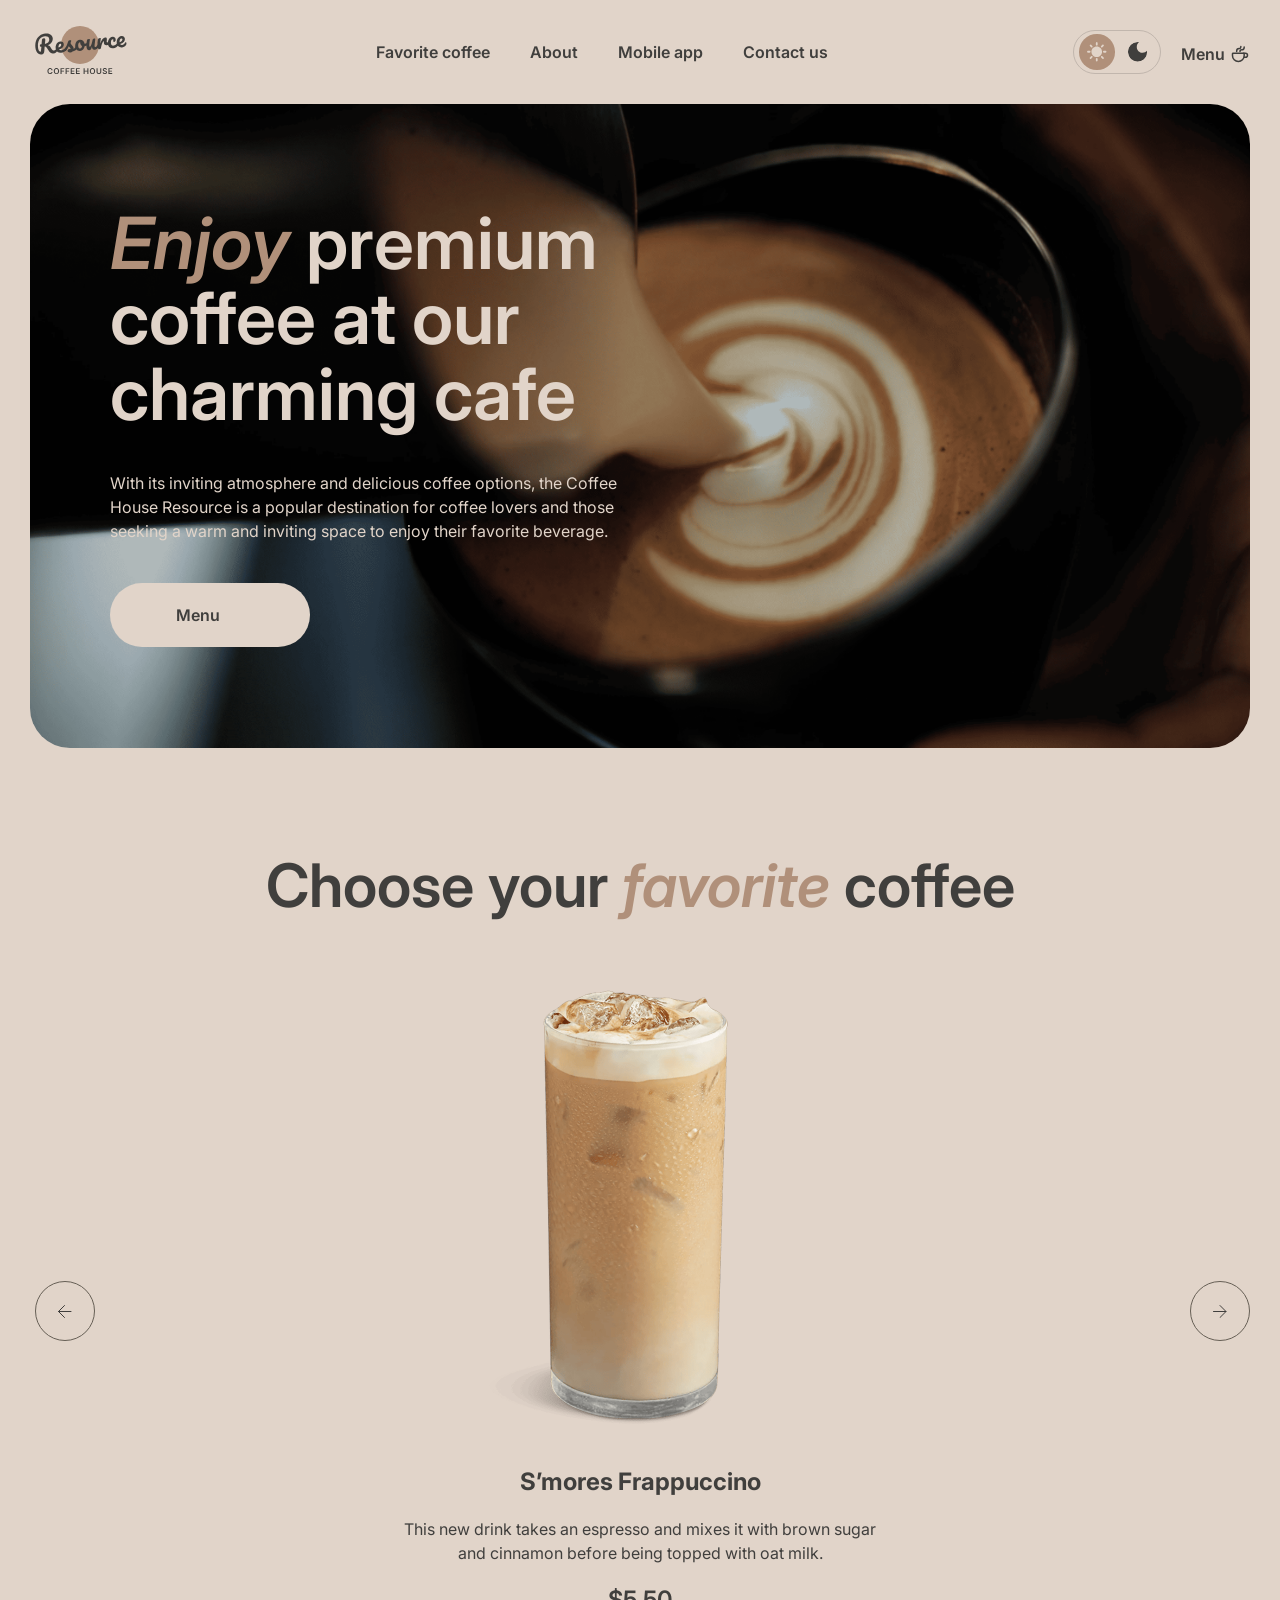
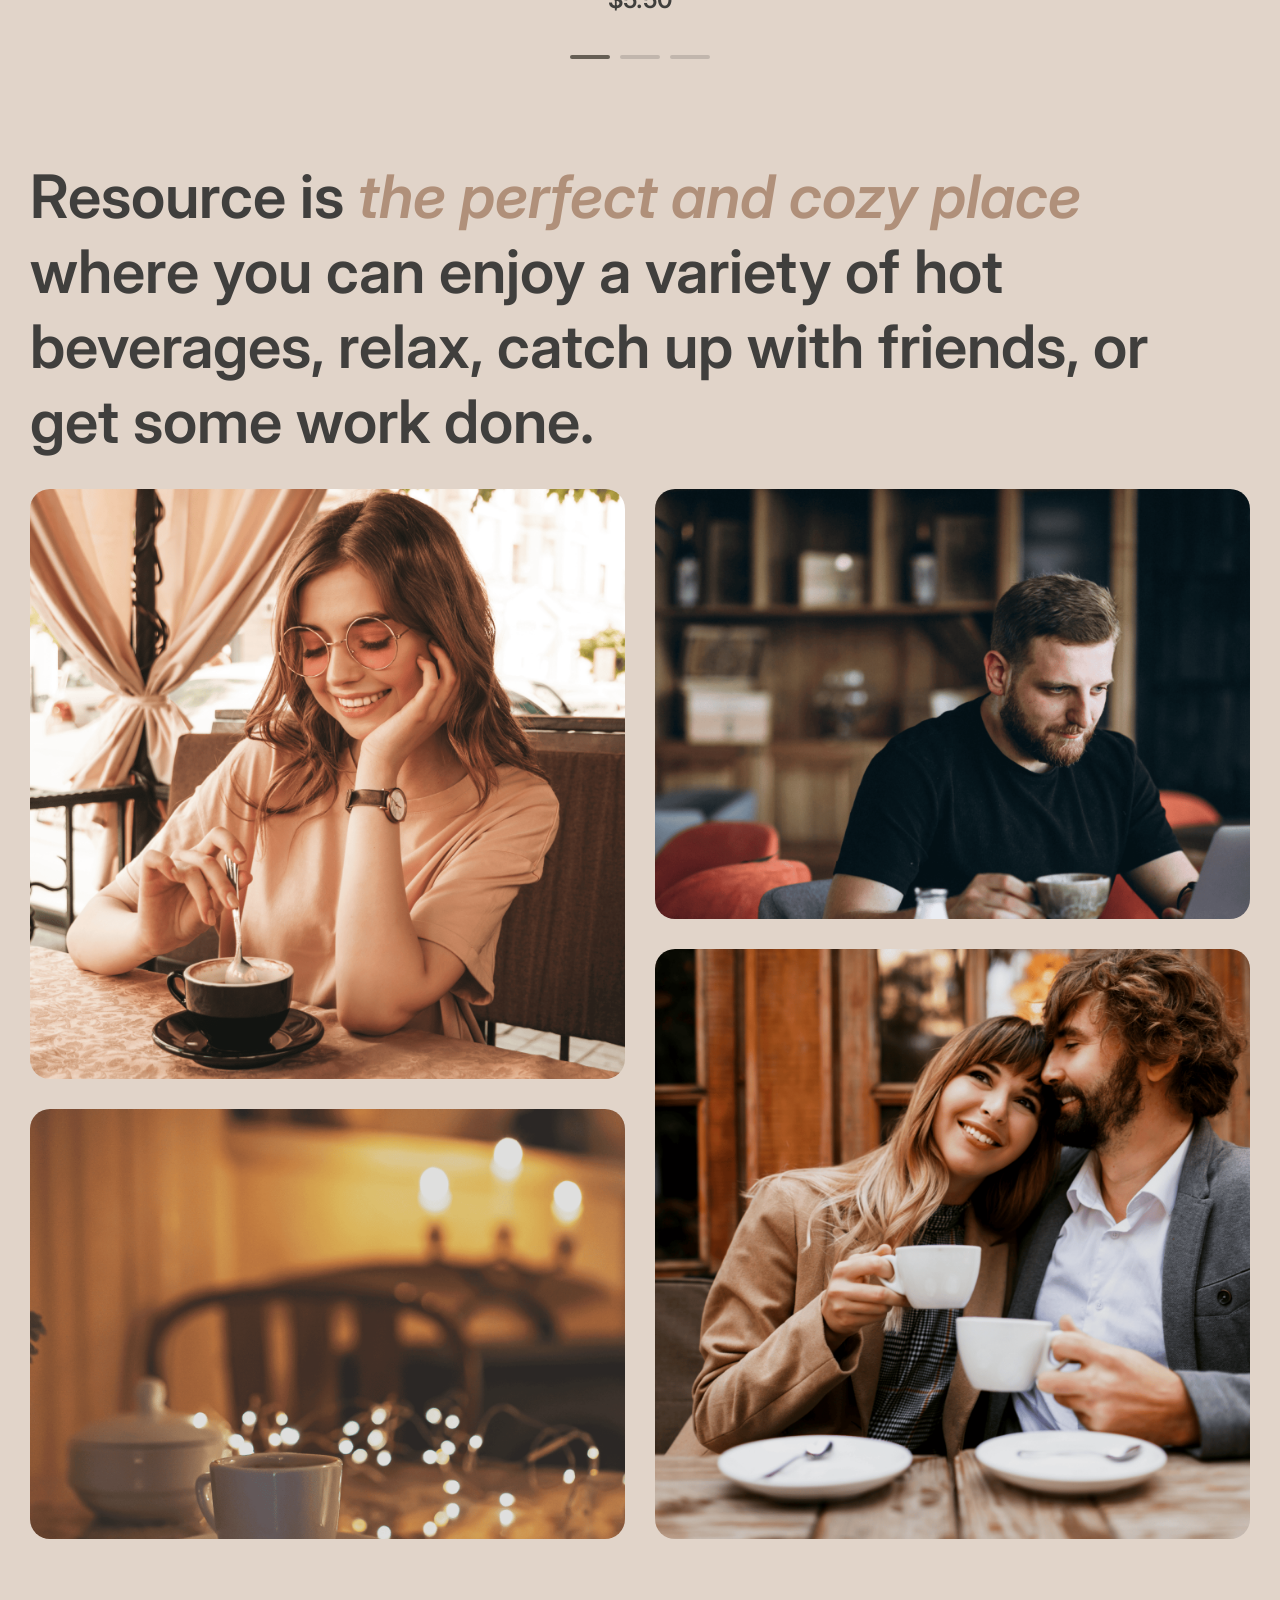
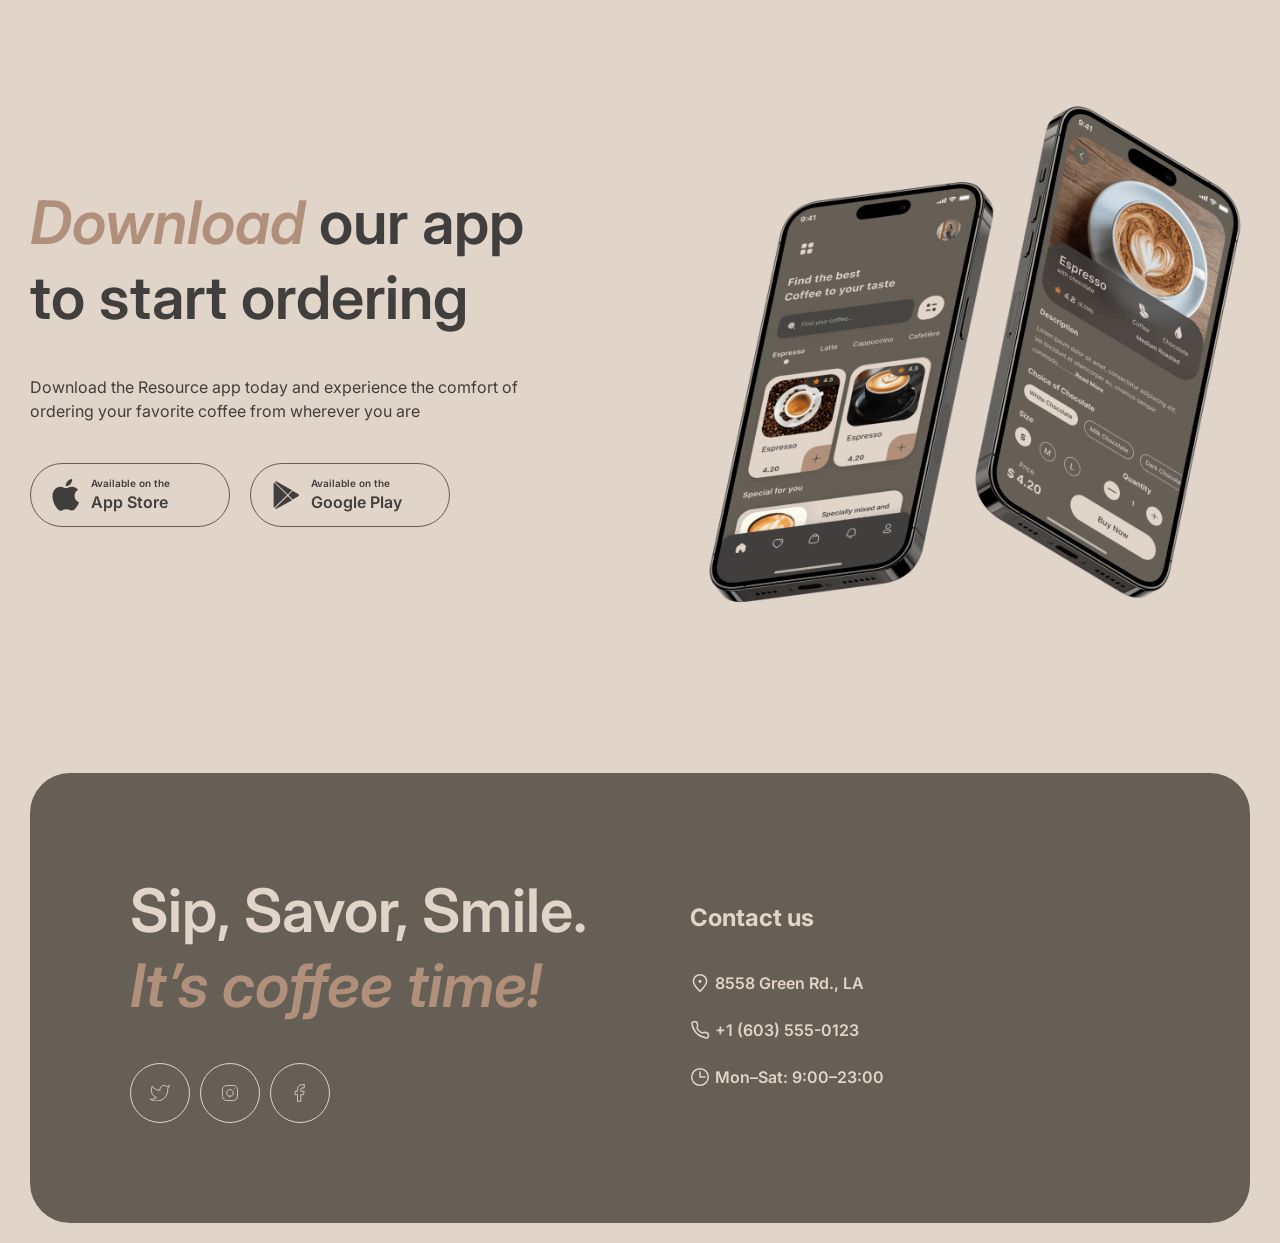
==== index.html @ 8ceb5363 "feat: add slider and its styles. And add responsive styles for homepage" ====
<!DOCTYPE html>
<html lang="en" data-theme="light">
<head>
    <meta charset="UTF-8">
    <meta name="viewport" content="width=device-width, initial-scale=1.0">
    <title>Coffee House</title>
    <link rel="preconnect" href="https://fonts.googleapis.com">
    <link rel="preconnect" href="https://fonts.gstatic.com" crossorigin>
    <link href="https://fonts.googleapis.com/css2?family=Inter:ital,opsz,wght@0,14..32,100..900;1,14..32,100..900&display=swap" rel="stylesheet">
    <link rel="stylesheet" href="./css/style.css">
</head>
<body>
    <header class="header">
        <div class="container">
            <div class="header__inner">
                <a class="logo" href="/">
                    <img class="logo__icon logo__icon--light" src="./images/logo.svg" alt="Resource Coffee House">
                    <img class="logo__icon logo__icon--dark" src="./images/logo-dark.svg" alt="Resource Coffee House">
                </a>
                <nav class="nav">
                    <ul class="nav__list">
                        <li class="nav__item">
                            <a class="nav__link" href="#favorite">
                                Favorite coffee
                            </a>
                        </li>
                        <li class="nav__item">
                            <a class="nav__link" href="#about">
                                About
                            </a>
                        </li>
                        <li class="nav__item">
                            <a class="nav__link" href="#app">
                                Mobile app
                            </a>
                        </li>
                        <li class="nav__item">
                            <a class="nav__link" href="#contact">
                                Contact us
                            </a>
                        </li>
                    </ul>
                </nav>
                <div class="header__controls">
                    <button class="switch-theme" id="switch-theme-js">
                        <svg class="switch-theme__icon switch-theme__icon--light" viewBox="0 0 22 22">
                            <path d="M10 3V1C10 0.45 10.45 0 11 0C11.55 0 12 0.45 12 1V3C12 3.55 11.55 4 11 4C10.45 4 10 3.55 10 3ZM17.36 6.05L18.77 4.63C19.16 4.24 19.16 3.61 18.77 3.22C18.38 2.83 17.75 2.83 17.36 3.22L15.95 4.64C15.56 5.03 15.56 5.66 15.95 6.05C16.34 6.44 16.97 6.44 17.36 6.05ZM21 10H19C18.45 10 18 10.45 18 11C18 11.55 18.45 12 19 12H21C21.55 12 22 11.55 22 11C22 10.45 21.55 10 21 10ZM11 18C10.45 18 10 18.45 10 19V21C10 21.55 10.45 22 11 22C11.55 22 12 21.55 12 21V19C12 18.45 11.55 18 11 18ZM4.64 6.05L3.22 4.64C2.83 4.25 2.83 3.61 3.22 3.23C3.61 2.85 4.25 2.84 4.63 3.23L6.04 4.64C6.43 5.03 6.43 5.67 6.04 6.05C5.65 6.43 5.02 6.44 4.64 6.05ZM15.95 15.95C15.56 16.34 15.56 16.98 15.95 17.36L17.36 18.77C17.75 19.16 18.39 19.16 18.77 18.77C19.16 18.38 19.16 17.74 18.77 17.36L17.36 15.95C16.98 15.56 16.34 15.56 15.95 15.95ZM1 12H3C3.55 12 4 11.55 4 11C4 10.45 3.55 10 3 10H1C0.45 10 0 10.45 0 11C0 11.55 0.45 12 1 12ZM4.64 18.78L6.05 17.37C6.44 16.98 6.44 16.34 6.05 15.96C5.66 15.58 5.02 15.57 4.64 15.96L3.23 17.37C2.84 17.76 2.84 18.4 3.23 18.78C3.61 19.17 4.25 19.17 4.64 18.78ZM11 5C7.69 5 5 7.69 5 11C5 14.31 7.69 17 11 17C14.31 17 17 14.31 17 11C17 7.69 14.31 5 11 5Z" fill="currentColor"/>
                        </svg>
                        <svg class="switch-theme__icon switch-theme__icon--dark" viewBox="0 0 18 18">
                            <path d="M9 0C4.03 0 0 4.03 0 9C0 13.97 4.03 18 9 18C13.97 18 18 13.97 18 9C18 8.54 17.96 8.08 17.9 7.64C16.92 9.01 15.32 9.9 13.5 9.9C10.52 9.9 8.1 7.48 8.1 4.5C8.1 2.69 8.99 1.08 10.36 0.0999999C9.92 0.0399999 9.46 0 9 0Z" fill="currentColor"/>
                        </svg>
                    </button>
                    <div class="menu">
                        <a href="#" class="menu__link">
                            <span>Menu</span>
                            <svg viewBox="0 0 20 20" fill="none">
                                <path d="M14.167 9.76667V11.6667C14.167 14.8883 11.5553 17.5 8.33366 17.5C5.112 17.5 2.50033 14.8883 2.50033 11.6667V9.76667C2.50033 9.4353 2.76896 9.16667 3.10033 9.16667H13.567C13.8984 9.16667 14.167 9.4353 14.167 9.76667Z" stroke="currentColor" stroke-width="1.5" stroke-linecap="round" stroke-linejoin="round"/>
                                <path d="M10.0003 7.50008C10.0003 6.66675 10.5956 5.83341 11.786 5.83341C13.101 5.83341 14.167 4.76743 14.167 3.45246V2.91675" stroke="currentColor" stroke-width="1.5" stroke-linecap="round" stroke-linejoin="round"/>
                                <path d="M6.66634 7.5V7.08333C6.66634 5.70262 7.78563 4.58333 9.16634 4.58333C10.0868 4.58333 10.833 3.83714 10.833 2.91667V2.5" stroke="currentColor" stroke-width="1.5" stroke-linecap="round" stroke-linejoin="round"/>
                                <path d="M13.333 9.16675H15.4163C16.5669 9.16675 17.4997 10.0995 17.4997 11.2501C17.4997 12.4007 16.5669 13.3334 15.4163 13.3334H14.1663" stroke="currentColor" stroke-width="1.5" stroke-linecap="round" stroke-linejoin="round"/>
                            </svg>
                        </a>
                    </div>
                    <button class="burger">
                        <svg viewBox="0 0 18 10" fill="none">
                            <path d="M0.75 0.75H16.75" stroke="currentColor" stroke-width="1.5" stroke-linecap="round" stroke-linejoin="round"/>
                            <path d="M0.75 8.75H16.75" stroke="currentColor" stroke-width="1.5" stroke-linecap="round" stroke-linejoin="round"/>
                        </svg>
                    </button>
                </div>
            </div>
        </div>
    </header>
    <main class="main">
        <div class="container">
            <section class="hero">
                <div class="hero__inner">
                    <h1 class="hero__title">
                        <span class="italic">Enjoy</span> premium coffee at our charming cafe
                    </h1>
                    <p class="hero__text">
                        With its inviting atmosphere and delicious coffee options, the Coffee House Resource 
                        is a popular destination for coffee lovers and those seeking a warm and inviting space to enjoy their favorite beverage.
                    </p>
                    <a class="button-primary" href="#">
                        <span>Menu</span>
                        <svg viewBox="0 0 20 20" fill="none">
                            <path d="M14.167 9.76667V11.6667C14.167 14.8883 11.5553 17.5 8.33366 17.5C5.112 17.5 2.50033 14.8883 2.50033 11.6667V9.76667C2.50033 9.4353 2.76896 9.16667 3.10033 9.16667H13.567C13.8984 9.16667 14.167 9.4353 14.167 9.76667Z" stroke="currentColor" stroke-width="1.5" stroke-linecap="round" stroke-linejoin="round"/>
                            <path d="M10.0003 7.50008C10.0003 6.66675 10.5956 5.83341 11.786 5.83341C13.101 5.83341 14.167 4.76743 14.167 3.45246V2.91675" stroke="currentColor" stroke-width="1.5" stroke-linecap="round" stroke-linejoin="round"/>
                            <path d="M6.66634 7.5V7.08333C6.66634 5.70262 7.78563 4.58333 9.16634 4.58333C10.0868 4.58333 10.833 3.83714 10.833 2.91667V2.5" stroke="currentColor" stroke-width="1.5" stroke-linecap="round" stroke-linejoin="round"/>
                            <path d="M13.333 9.16675H15.4163C16.5669 9.16675 17.4997 10.0995 17.4997 11.2501C17.4997 12.4007 16.5669 13.3334 15.4163 13.3334H14.1663" stroke="currentColor" stroke-width="1.5" stroke-linecap="round" stroke-linejoin="round"/>
                        </svg>
                    </a>
                </div>
            </section>
            <section class="favorite" id="favorite">
                <h2 class="favorite__title">
                    Choose your <span class="italic">favorite</span> coffee
                </h2>
                <div class="slider">
                    <button class="slider__arrow slider__arrow--prev">
                        <svg viewBox="0 0 14 13" fill="none">
                            <path d="M13 6.5H0.5M6.5 12.5L0.5 6.5L6.5 0.5" stroke="currentColor" stroke-linecap="round" stroke-linejoin="round"/>
                        </svg>
                    </button>
                    <div class="slider__track">
                        <ul class="products">
                            <li class="products__item">
                                <a class="products__link" href="#">
                                    <img class="products__img" width="480" height="480" src="./images/coffee-slider-1.png" alt="Coffee">
                                    <div class="products__content">
                                        <h3 class="products__title">
                                            S’mores Frappuccino
                                        </h3>
                                        <p class="products__text">
                                            This new drink takes an espresso and mixes it with brown sugar and cinnamon before being topped with oat milk.
                                        </p>
                                        <span class="products__price">
                                            $5.50
                                        </span>
                                    </div>
                                </a>
                            </li>
                            <li class="products__item">
                                <a class="products__link" href="#">
                                    <img class="products__img" width="480" height="480" src="./images/coffee-slider-2.png" alt="Coffee">
                                    <div class="products__content">
                                        <h3 class="products__title">
                                            Caramel Macchiato
                                        </h3>
                                        <p class="products__text">
                                            Fragrant and unique classic espresso with rich caramel-peanut syrup, with cream under whipped thick foam.
                                        </p>
                                        <span class="products__price">
                                            $5.00
                                        </span>
                                    </div>
                                </a>
                            </li>
                            <li class="products__item">
                                <a class="products__link" href="#">
                                    <img class="products__img" width="480" height="480" src="./images/coffee-slider-3.png" alt="Coffee">
                                    <div class="products__content">
                                        <h3 class="products__title">
                                            Ice coffee
                                        </h3>
                                        <p class="products__text">
                                            A popular summer drink that tones and invigorates. Prepared from coffee, milk and ice.
                                        </p>
                                        <span class="products__price">
                                            $4.50
                                        </span>
                                    </div>
                                </a>
                            </li>
                        </ul>
                    </div>
                    <button class="slider__arrow slider__arrow--next">
                        <svg viewBox="0 0 14 13" fill="none">
                            <path d="M0.5 6.5H13M7 12.5L13 6.5L7 0.5" stroke="currentColor" stroke-linecap="round" stroke-linejoin="round"/>
                        </svg>
                    </button>
                    <div class="slider-dots">
                        <a class="active" href="#"></a>
                        <a href="#"></a>
                        <a href="#"></a>
                    </div>
                </div>
            </section>
            <section class="about" id="about">
                <h2 class="about__title">
                    Resource is <span class="italic">the perfect and cozy place</span> where you can enjoy
                    a variety of hot beverages, relax, catch up with friends, or get some work done.
                </h2>
                <div class="about__grid">
                    <div class="about__item">
                        <img width="660" height="590" src="./images/about-1.png" alt="">
                        <img width="660" height="430" src="./images/about-2.png" alt="">
                    </div>
                    <div class="about__item">
                        <img width="660" height="430" src="./images/about-3.png" alt="">
                        <img width="660" height="590" src="./images/about-4.png" alt="">
                    </div>
                </div>
            </section>
            <section class="app" id="app">
                <div class="app__offer">
                    <h2 class="app__title">
                        <span class="italic">Download</span> our app to start ordering
                    </h2>
                    <p class="app__text">
                        Download the Resource app today and experience the comfort 
                        of ordering your favorite coffee from wherever you are
                    </p>
                    <ul class="store">
                        <li class="store__item">
                            <a class="store__link" href="#">
                                <svg width="27" height="32" viewBox="0 0 27 32" fill="none" xmlns="http://www.w3.org/2000/svg">
                                    <path d="M22.0578 16.8306C22.021 12.8323 25.4156 10.8871 25.5708 10.7966C23.6483 8.06361 20.6684 7.69021 19.6213 7.66043C17.1185 7.40364 14.6909 9.12057 13.4159 9.12057C12.1156 9.12057 10.1523 7.68524 8.03638 7.72742C5.31352 7.76836 2.76624 9.30541 1.36919 11.6922C-1.51399 16.5589 0.636305 23.7107 3.39861 27.6446C4.7804 29.5711 6.39503 31.7223 8.50843 31.6466C10.576 31.5635 11.3483 30.3614 13.8435 30.3614C16.3157 30.3614 17.0409 31.6466 19.1963 31.5982C21.4153 31.5635 22.8124 29.6629 24.1458 27.719C25.7426 25.5108 26.3839 23.3361 26.4093 23.2245C26.3572 23.2071 22.0998 21.6229 22.0578 16.8306Z" fill="currentColor"/>
                                    <path d="M17.9863 5.07263C19.0983 3.71671 19.8592 1.872 19.648 0C18.0384 0.0694711 16.0256 1.08549 14.8664 2.41164C13.8409 3.58025 12.9248 5.49566 13.1615 7.29695C14.9695 7.42845 16.8259 6.40747 17.9863 5.07263Z" fill="currentColor"/>
                                </svg>
                                <span>
                                    <span class="store__offer">
                                        Available on the
                                    </span>
                                    <span class="store__type">
                                        App Store
                                    </span>
                                </span>
                            </a>
                        </li>
                        <li class="store__item">
                            <a class="store__link" href="#">
                                <svg viewBox="0 0 36 36" fill="none">
                                    <path d="M3.7558 3.20297C3.39335 3.57289 3.18359 4.14884 3.18359 4.89471V31.4994C3.18359 32.2453 3.39335 32.8212 3.7558 33.1911L3.84525 33.2723L19.1359 18.37V18.0181L3.84525 3.11575L3.7558 3.20297Z" fill="currentColor"/>
                                    <path d="M26.0776 23.34L20.9863 18.37V18.0181L26.0837 13.0482L26.1979 13.1128L32.2345 16.4617C33.9573 17.4121 33.9573 18.976 32.2345 19.9324L26.1979 23.2753L26.0776 23.34V23.34Z" fill="currentColor"/>
                                    <path d="M25.2733 24.2007L20.0617 19.1195L4.68164 34.1166C5.25384 34.7031 6.18695 34.7737 7.24807 34.1873L25.2733 24.2007" fill="currentColor"/>
                                    <path d="M25.2733 12.1876L7.24807 2.20103C6.18695 1.62058 5.25384 1.69125 4.68164 2.27772L20.0617 17.2688L25.2733 12.1876Z" fill="currentColor"/>
                                </svg>
                                <span>
                                    <span class="store__offer">
                                        Available on the
                                    </span>
                                    <span class="store__type">
                                        Google Play
                                    </span>
                                </span>
                            </a>
                        </li>
                    </ul>
                </div>
                <div class="app__screens">
                    <img class="app__img" width="630" height="630" src="./images/mobile-screens.png" alt="App screens">
                </div>
            </section>
        </div>
    </main>
    <footer class="footer" id="contact">
        <div class="container">
            <div class="footer__inner">
                <div class="media">
                    <h2 class="media__title">
                        Sip, Savor, Smile. <br>
                        <span class="italic">It’s coffee time!</span>
                    </h2>
                    <ul class="media__list">
                        <li class="media__item">
                            <a class="media__link" href="#">
                                 <svg class="media__icon" viewBox="0 0 23 19" fill="none">
                                    <path d="M22.5 0.510056C22.5 0.510056 20.4821 1.70217 19.36 2.04006C18.7577 1.34757 17.9573 0.856748 17.067 0.633982C16.1767 0.411216 15.2395 0.467251 14.3821 0.794509C13.5247 1.12177 12.7884 1.70446 12.273 2.46377C11.7575 3.22309 11.4877 4.12239 11.5 5.04006V6.04006C9.74263 6.08562 8.00127 5.69587 6.43101 4.9055C4.86074 4.11513 3.51032 2.94869 2.5 1.51006C2.5 1.51006 -1.5 10.5101 7.5 14.5101C5.44053 15.908 2.98716 16.609 0.5 16.5101C9.5 21.5101 20.5 16.5101 20.5 5.01006C20.4991 4.73151 20.4723 4.45365 20.42 4.18006C21.4406 3.17355 22.5 0.510056 22.5 0.510056Z" stroke="currentColor" stroke-linecap="round" stroke-linejoin="round"/>
                                </svg>
                            </a>
                        </li>
                        <li class="media__item">
                            <a class="media__link" href="#">
                                <svg class="media__icon" viewBox="0 0 24 24" fill="none">
                                    <path d="M12 16C14.2091 16 16 14.2091 16 12C16 9.79086 14.2091 8 12 8C9.79086 8 8 9.79086 8 12C8 14.2091 9.79086 16 12 16Z" stroke="currentColor" stroke-linecap="round" stroke-linejoin="round"/>
                                    <path d="M3 16V8C3 5.23858 5.23858 3 8 3H16C18.7614 3 21 5.23858 21 8V16C21 18.7614 18.7614 21 16 21H8C5.23858 21 3 18.7614 3 16Z" stroke="currentColor"/>
                                    <path d="M17.5 6.51L17.51 6.49889" stroke="currentColor" stroke-linecap="round" stroke-linejoin="round"/>
                                </svg>
                            </a>
                        </li>
                        <li class="media__item">
                            <a class="media__link" href="#">
                                <svg class="media__icon" viewBox="0 0 24 24" fill="none">
                                    <path d="M17 2H14C12.6739 2 11.4021 2.52678 10.4645 3.46447C9.52678 4.40215 9 5.67392 9 7V10H6V14H9V22H13V14H16L17 10H13V7C13 6.73478 13.1054 6.48043 13.2929 6.29289C13.4804 6.10536 13.7348 6 14 6H17V2Z" stroke="currentColor" stroke-linecap="round" stroke-linejoin="round"/>
                                </svg>
                            </a>
                        </li>
                    </ul>
                </div>
                <div class="contacts">
                    <h3 class="contacts__title">
                        Contact us
                    </h3>
                    <ul class="contacts__list">
                        <li class="contacts__item">
                            <a class="contacts__link" href="#">
                                <svg viewBox="0 0 20 20" fill="none">
                                    <path d="M16.6663 8.33335C16.6663 12.0153 9.99967 18.3334 9.99967 18.3334C9.99967 18.3334 3.33301 12.0153 3.33301 8.33335C3.33301 4.65146 6.31778 1.66669 9.99967 1.66669C13.6816 1.66669 16.6663 4.65146 16.6663 8.33335Z" stroke="currentColor" stroke-width="1.5"/>
                                    <path d="M10.0003 9.16667C10.4606 9.16667 10.8337 8.79357 10.8337 8.33333C10.8337 7.8731 10.4606 7.5 10.0003 7.5C9.54009 7.5 9.16699 7.8731 9.16699 8.33333C9.16699 8.79357 9.54009 9.16667 10.0003 9.16667Z" fill="currentColor" stroke="currentColor" stroke-width="1.5" stroke-linecap="round" stroke-linejoin="round"/>
                                </svg>
                                <span>
                                    8558 Green Rd.,  LA
                                </span>
                            </a>
                        </li>
                        <li class="contacts__item">
                            <a class="contacts__link" href="tel:+16035550123">
                                <svg viewBox="0 0 20 20" fill="none">
                                    <path d="M15.0984 12.2517L11.6665 12.9167C9.34845 11.7532 7.91654 10.4167 7.08321 8.33335L7.72483 4.8916L6.51197 1.66669L3.72946 1.66669C2.60191 1.66669 1.71466 2.59964 1.90108 3.71167C2.29888 6.0846 3.37231 10.0391 6.24987 12.9167C9.27338 15.9402 13.5661 17.3318 16.1378 17.9288C17.299 18.1984 18.3332 17.2908 18.3332 16.0988L18.3332 13.4844L15.0984 12.2517Z" stroke="currentColor" stroke-width="1.5" stroke-linecap="round" stroke-linejoin="round"/>
                                </svg>
                                <span>
                                    +1 (603) 555-0123
                                </span>
                            </a>
                        </li>
                        <li class="contacts__item">
                            <a class="contacts__link" href="#">
                                <svg viewBox="0 0 20 20" fill="none">
                                    <g clip-path="url(#clip0_227_2037)">
                                        <path d="M10 5L10 10L15 10" stroke="currentColor" stroke-width="1.5" stroke-linecap="round" stroke-linejoin="round"/>
                                        <path d="M10.0003 18.3333C14.6027 18.3333 18.3337 14.6024 18.3337 9.99999C18.3337 5.39762 14.6027 1.66666 10.0003 1.66666C5.39795 1.66666 1.66699 5.39762 1.66699 9.99999C1.66699 14.6024 5.39795 18.3333 10.0003 18.3333Z" stroke="currentColor" stroke-width="1.5" stroke-linecap="round" stroke-linejoin="round"/>
                                    </g>
                                    <defs>
                                        <clipPath id="clip0_227_2037">
                                            <rect width="20" height="20" fill="white"/>
                                        </clipPath>
                                    </defs>
                                </svg>
                                <span>
                                    Mon–Sat: 9:00–23:00
                                </span>
                            </a>
                        </li>
                    </ul>
                </div>
            </div>
        </div>
    </footer>
    <script src="./js/main.js"></script>
</body>
</html>
---- css/style.css ----
:root {
    --text-primary: #403F3D;
    --text-inverse: #E1D4C9;
    --text-accent:  #B0907A;

    --bg-page:      #E1D4C9;
    --bg-container: #665F55;
    --bg-overlay:   rgba(64, 63, 61, 0.8);

    --border-primary: #C1B6AD;
    --border-inverse: #665F55;

    --indent-base: 20px;
    --indent-xxl: calc(var(--indent-base) * 5); /* 100px */
    --indent-xl: calc(var(--indent-base) * 4); /* 80px */
    --indent-l: calc(var(--indent-base) * 3); /* 60px */
    --indent-m: calc(var(--indent-base) * 2);  /* 40px */
    --indent-s: calc(var(--indent-base) / 2);  /* 10px */
    --indent-xs: calc(var(--indent-base) / 4); /* 5px */

}

:root[data-theme="dark"] {
    --text-primary: #E1D4C9;
    --text-inverse: #E1D4C9;
    --text-accent:  #B0907A;

    --bg-page:      #292826;
    --bg-container: #403F3D;
    --bg-overlay:   rgba(41, 40, 38, 0.8);

    --border-primary: #665F55;
    --border-inverse: #C1B6AD;
}

[data-theme="light"] {
    .logo__icon--dark {
        display: none;
    }

    .switch-theme__icon--light {
        &:hover {
            background-color: var(--text-accent);
        }
    }

    .switch-theme__icon--dark {
        background-color: transparent;
    }
}

[data-theme="dark"] {
    .logo__icon--light {
        display: none;
    }

    .switch-theme__icon--light {
        background-color: transparent;
    }

    .switch-theme__icon--dark {
        &:hover {
            background-color: var(--text-accent);
        }
    }
}

* {
    box-sizing: border-box;
}

html {
    scroll-behavior: smooth;
}

body {
    font-family: Inter, sans-serif;
    background-color: var(--bg-page);
    color: var(--text-primary);
    font-weight: 400;
    font-size: 16px;
    padding: 0;
    margin: 0;
}

h1, h2 {
    margin: 0;
    font-weight: 600;
}

h1 {
    font-size: 72px;
    line-height: 105%;
}

h2 {
    font-size: 60px;
    line-height: 125%;
}

h3 {
    font-size: 24px;
    line-height: 125%;
}

ul {
    list-style: none;
    padding: 0;
    margin: 0;
}

p {
    margin: 0;
    line-height: 150%;
}

a {
    color: inherit;
    text-decoration: none;
    font-weight: 600;
    transition: all 0.3s ease;
    outline: none;
    &:hover {
        color: inherit;
    }
}

svg {
    min-width: 20px;
    width: 20px;
    color: inherit;
}

button {
    cursor: pointer;
    transition: all 0.3s ease;
    outline: none;
}

.container {
    max-width: 1420px;
    width: 100%;
    padding: 0 30px;
    margin: 0 auto;
}

.italic {
    color: var(--text-accent);
    font-style: italic;
}

.button-primary {
    display: flex;
    align-items: center;
    justify-content: center;
    gap: 0 5px;
    max-width: 200px;
    width: 100%;
    height: 64px;
    background-color: var(--bg-page);
    color: var(--text-primary);
    border-radius: 100px;

    svg {
        visibility: hidden;
    }

    &:hover {
        color: var(--text-primary);
        svg {
            visibility: visible;
        }
    }
}

.favorite,
.about,
.app {
    padding-top: var(--indent-xxl);
}

.header {
    padding: var(--indent-base) 0;
}

.header__inner {
    display: flex;
    align-items: center;
    gap: 0 calc(2 * var(--indent-base));
}

.header__controls {
    display: flex;
    align-items: center;
    gap: 0 var(--indent-base);
}

.logo {
    border: none;
}

.nav {
    flex-grow: 1;
}

.nav__list {
    display: flex;
    align-items: center;
    justify-content: center;
    gap: 0 calc(2 * var(--indent-base));
}

.nav__link,
.menu__link {
    border-bottom: 2px solid transparent;
    padding-bottom: var(--indent-xs);

    &:hover {
        border-color: var(--text-primary);
    }
}

.switch-theme {
    display: flex;
    align-items: center;
    justify-content: center;
    gap: 0 var(--indent-xs);
    border-radius: 100px;
    margin: 0;
    border: 1px solid var(--border-primary);
    width: 88px;
    height: 44px;
    padding: var(--indent-xs);
    background-color: transparent;
}

.switch-theme__icon {
    border-radius: 50%;
    background-color: var(--text-accent);
    color: var(--text-inverse);
    padding: 8px;
    transition: all 0.3s ease;
    min-width: unset;
    width: unset;

    &:hover {
        background-color: var(--bg-container);
        color: var(--text-inverse);
    }
}

.switch-theme__icon--dark {
    color: var(--text-primary);
}

.menu__link {
    display: flex;
    align-items: center;
    gap: 0 var(--indent-xs);
    transform: translateY(var(--indent-xs));
}

.burger {
    background-color: transparent;
    border: 1px solid var(--border-inverse);
    border-radius: 50%;
    width: 44px;
    height: 44px;
    display: flex;
    align-items: center;
    justify-content: center;
    color: inherit;
    display: none;

    svg {
        min-width: 14px;
        width: 14px;
    }
}

.hero {
    background-image: url(./../images/img-hero.png);
    background-position: center center;
    background-repeat: no-repeat;
    min-height: 644px;
    background-size: cover;
    border-radius: 40px;
    display: flex;
    align-items: center;

    padding: 0 var(--indent-xl);
}

.hero__inner {
    max-width: 530px;
    width: 100%;
    color: var(--text-inverse);
}

.hero__title,
.hero__text {
    margin-bottom: var(--indent-m);
}

.favorite__title {
    text-align: center;
    margin-bottom: var(--indent-m);
}

.slider {
    position: relative;
}

.slider__arrow {
    position: absolute;
    top: 50%;
    transform: translateY(-50%);
    height: 60px;
    width: 60px;
    border-radius: 50%;
    border: 1px solid var(--border-inverse);
    background-color: transparent;
    display: flex;
    align-items: center; 
    justify-content: center;
    color: var(--text-primary);

    &:hover {
        background-color: var(--bg-container);
        border-color: var(--bg-container);
        color: var(--text-inverse);
    }

    svg {
        min-width: 14px;
        width: 14px;
    }
}

.slider__arrow--prev {
    left: var(--indent-xs);
}

.slider__arrow--next {
    right: 0;
}

.slider-dots {
    margin-top: var(--indent-m);
    display: flex;
    justify-content: center;
    gap: 0 var(--indent-s);
    a {
        display: block;
        width: 40px;
        height: 4px;
        border-radius: 100px;
        background-color: var(--border-primary);

        &.active {
            background-color: var(--border-inverse)
        }
    }
}

.products__item {
    max-width: 480px;
    width: 100%;
    margin: 0 auto;
    text-align: center;

    &:not(:first-of-type) {
        display: none;
    }
}

.products__img {
    max-width: 480px;
    width: 100%;
    object-fit: cover;
}

.products__content {
    margin-top: var(--indent-base);
}

.products__title {
    margin-top: 0;
    margin-bottom: var(--indent-base);
}

.products__text {
    font-weight: 400;
    margin-bottom: var(--indent-base);
}

.products__price {
    font-size: 24px;
    line-height: 125%;
}

.about__title {
    margin-bottom: 30px;
}

.about__grid {
    display: flex;
    gap: 0 30px;
}

.about__item {
    display: flex;
    flex-direction: column;
    flex: 1;
    gap: 30px 0;
    img {
        object-position: top;
        width: 100%;
        border-radius: 20px;
        object-fit: cover;
    }
}

.app {
    display: flex;
    align-items: center;
    gap: 0 120px;
}

.app__title,
.app__text {
    margin-bottom: var(--indent-m);
}

.app__offer,
.app__screens {
    flex: 1;
}

.app__img {
    width: 100%;
    object-fit: contain;
}

.store {
    display: flex;
    align-items: center;
    gap: var(--indent-base);
}

.store__link {
    display: flex;
    align-items: center;
    gap: 0 var(--indent-s);
    width: 200px;
    height: 64px;
    border: 1px solid var(--border-inverse);
    border-radius: 100px;
    padding: 0 var(--indent-base);
    svg {
        min-width: 30px;
        width: 30px;
    }
    span {
        display: block;
    }

    &:hover {
        background-color: var(--bg-container);
        border-color: var(--bg-container);
        color: var(--text-inverse);
    }
}

.store__offer {
    font-size: 10px;
    line-height: 140%;
}

.store__type {
    line-height: 150%;
}

.footer {
    padding: var(--indent-xxl) 0 var(--indent-base);
    color: var( --text-inverse);
}

.footer__inner {
    background-color: var(--bg-container);
    border-radius: 40px;
    display: flex;
    justify-content: space-between;
    align-items: center;
    padding: var(--indent-xxl);
    gap: 0 var(--indent-xxl);
}

.media {
    flex: 1;
}

.contacts {
    flex: 1;
} 

.media__title {
    margin-bottom: var(--indent-m);
}

.media__list {
    display: flex;
    gap: 0 var(--indent-s);
}

.media__link {
    display: flex;
    justify-content: center;
    align-items: center;
    height: 60px;
    width: 60px;
    border: 1px solid var(--text-inverse);
    border-radius: 50%;
    color: var(--text-inverse);

    &:hover {
        border-color: var(--bg-page);
        background-color: var(--bg-page);
        .media__icon {
            color: var(--border-inverse);
        }
    }
}

.contacts__title {
    margin-top: 0;
    margin-bottom: var(--indent-m);
}

.contacts__list {
    display: flex;
    flex-direction: column;
    gap: var(--indent-base) 0;
    font-weight: 600;
}

.contacts__link {
    display: inline-flex;
    align-items: flex-start;
    gap: 0 var(--indent-xs);
    border-bottom: 2px solid transparent;
    padding-bottom: var(--indent-xs);

    &:hover {
       border-color: var(--text-inverse);
    }
}

@media (max-width: 991.98px) { 

    .header__inner,
    .nav__list {
        gap: 0 var(--indent-base);
    }

    .app {
        flex-direction: column;
        gap: var(--indent-l) 0;
    }

    .footer__inner {
        flex-direction: column;
        align-items: flex-start;
        padding: var(--indent-xl) var(--indent-l);
        gap: var(--indent-l) 0;
    }
}

@media (max-width: 767.98px) {
    .header__inner {
        justify-content: space-between;
    }

    .menu,
    .nav {
        display: none;
    }

    .burger {
        display: block;
    }

    .hero {
        padding: 0 var(--indent-l);
    }

    .favorite, 
    .about, 
    .app,
    .footer {
        padding-top: var(--indent-xl);
    }

    .about__grid {
        flex-direction: column;
        gap: 30px 0;
    }

    .about__item:first-of-type {
        img:last-of-type {
            display: none;
        }
    }

    .about__item:last-of-type {
        img:first-of-type {
            display: none;
        }
    }
}

@media (max-width: 669.98px) { 
    .container {
        padding: 0 var(--indent-base);
    }

    h1 {
        font-size: 41px;
        line-height: 115%;
    }

    h2 {
        font-size: 32px;        
    }

    .hero {
        min-height: 552px;
        padding: 0 var(--indent-base);
    }

    .favorite__title {
        margin-bottom: var(--indent-base);
    }

    .slider__arrow {
        display: none;
    }

    .store {
        flex-direction: column;
        align-items: flex-start;
    }

    .app__img {
        height: 348px;
        object-fit: cover;
    }

    .footer__inner {
        padding: var(--indent-l) var(--indent-base);
    }
}

@media (max-width: 575.98px) {

}
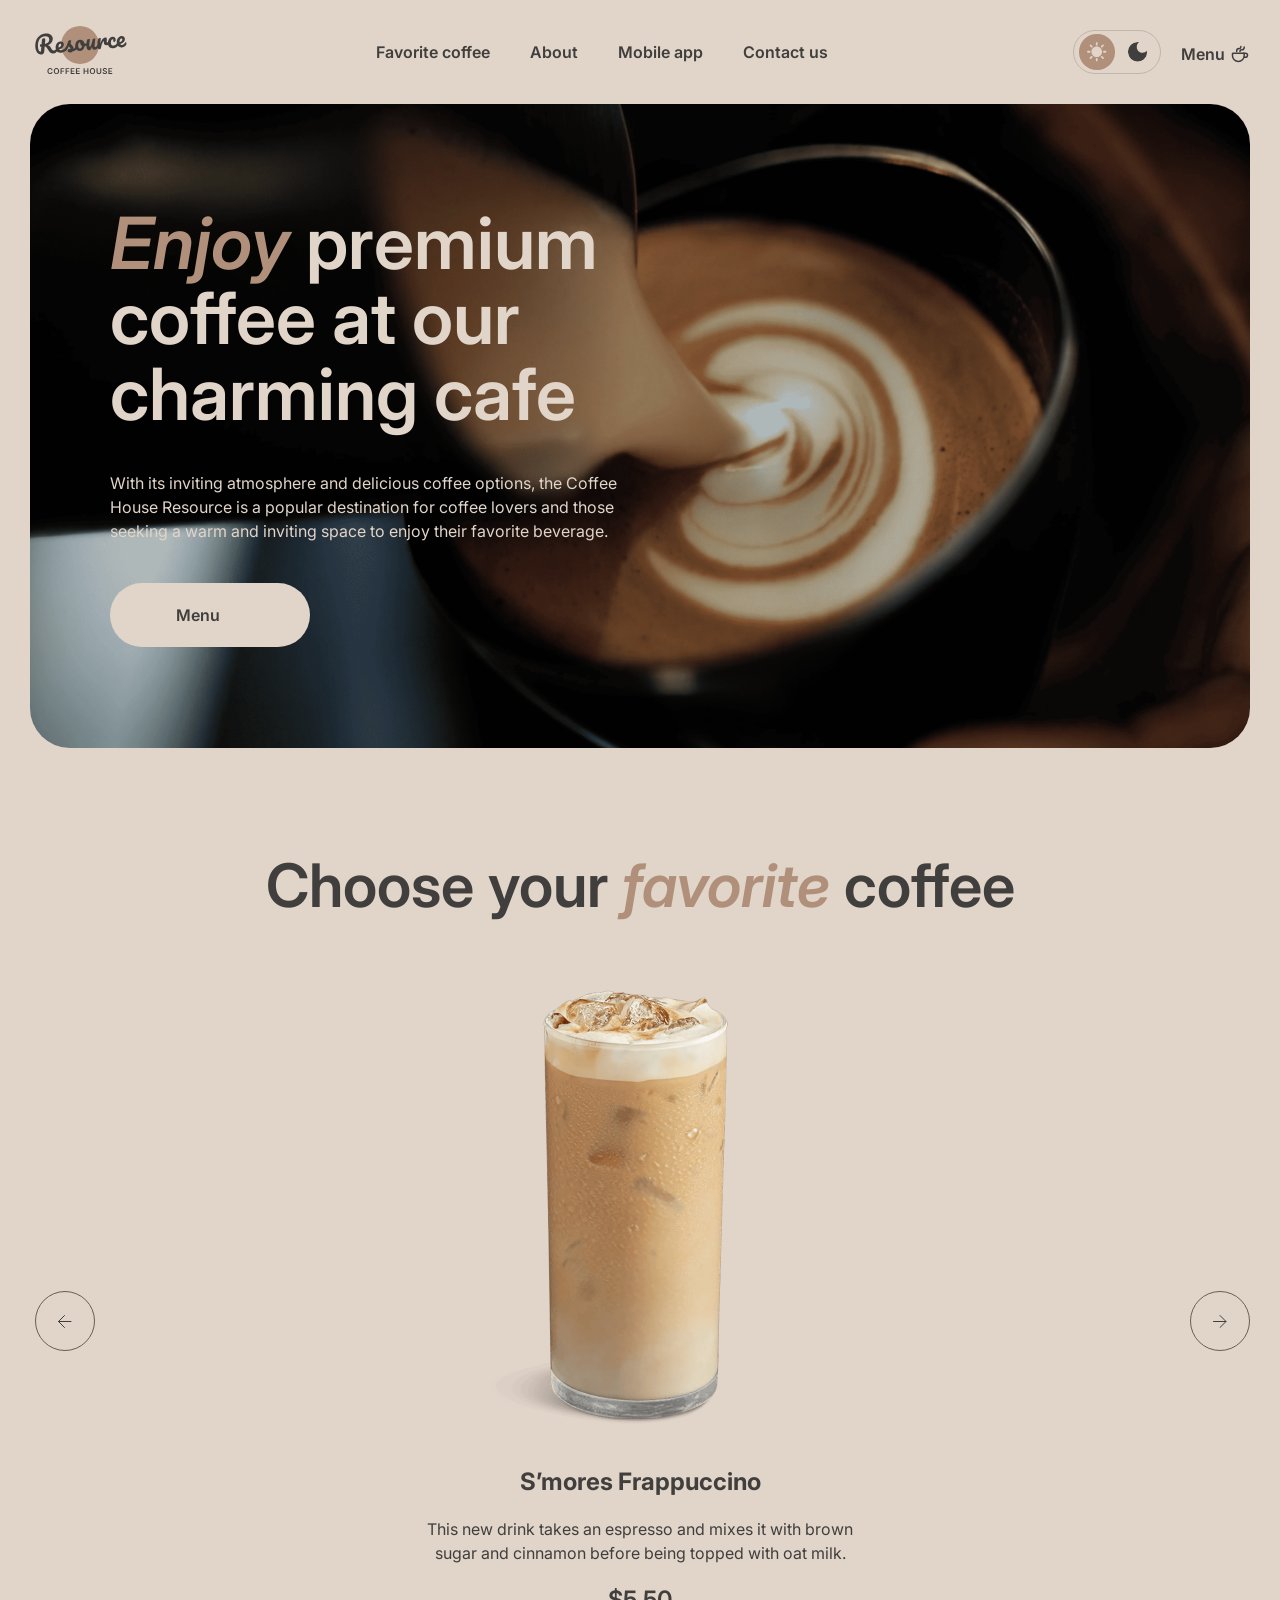
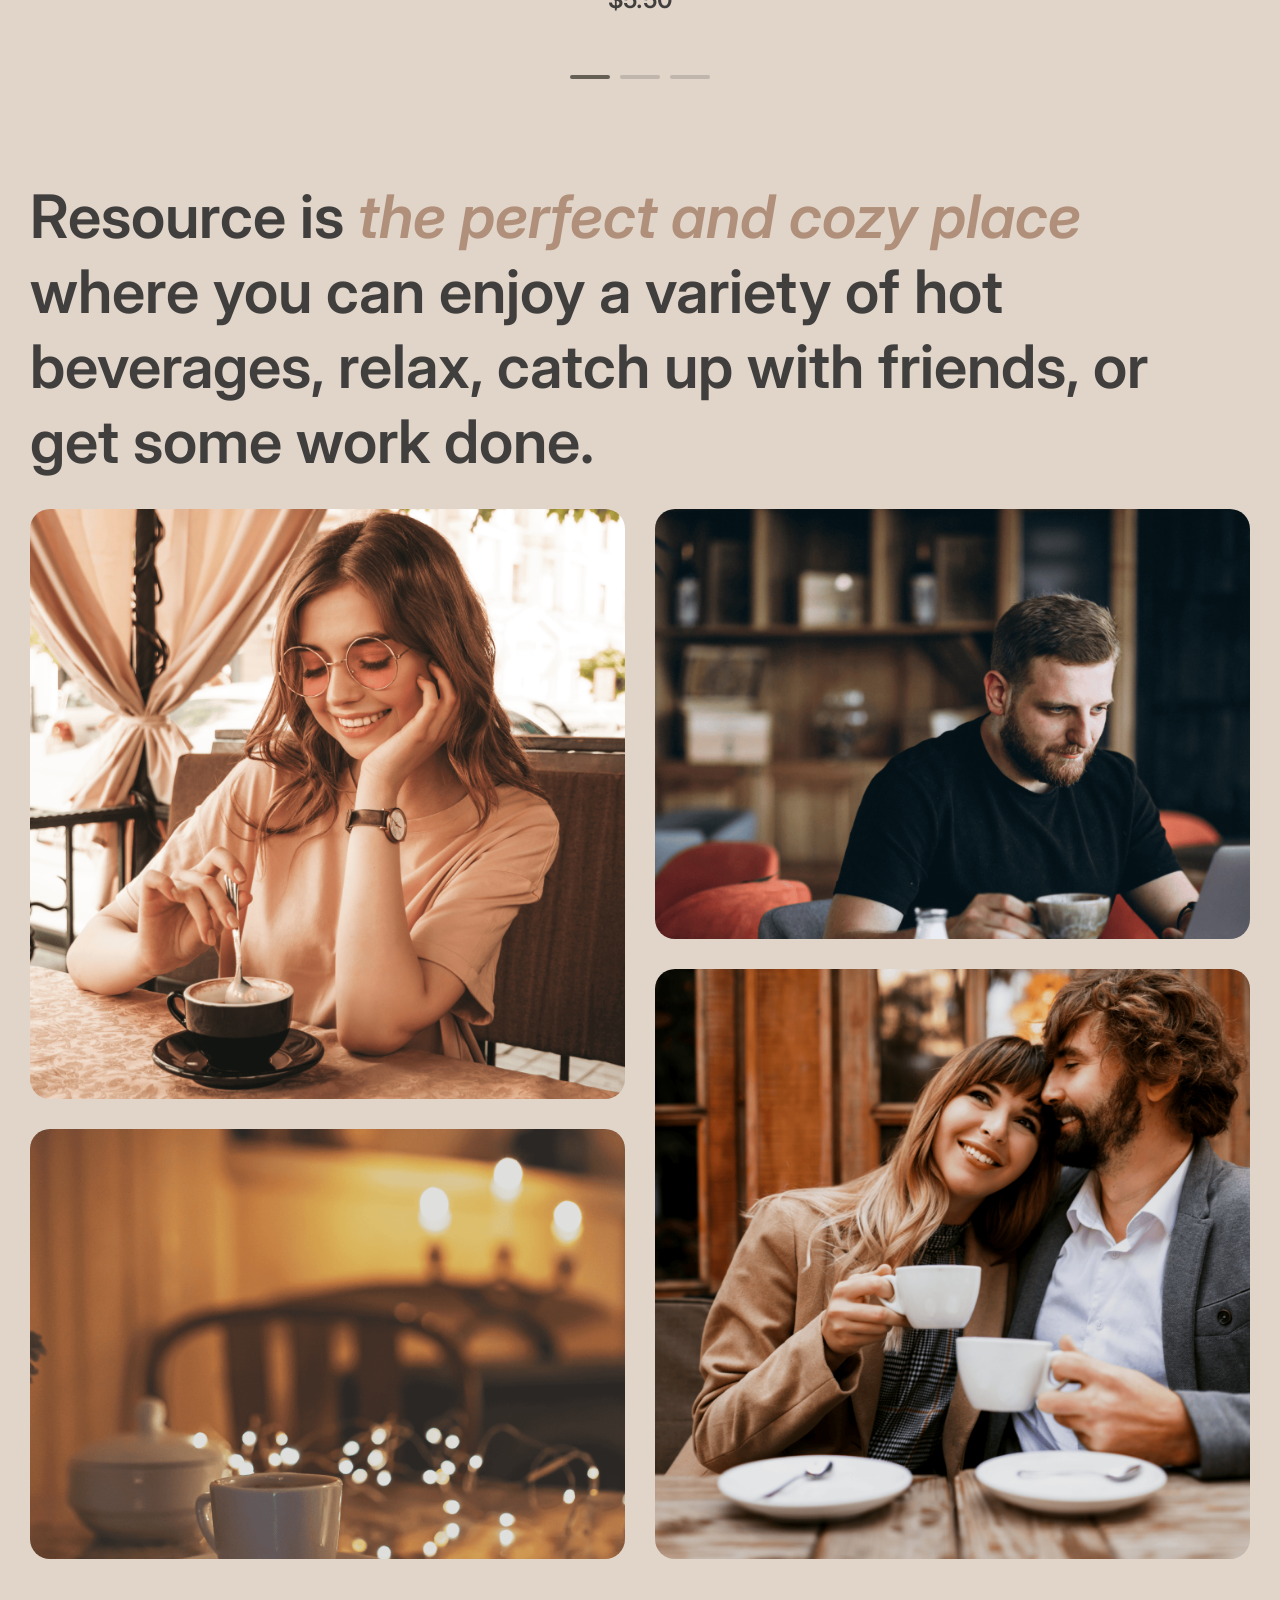
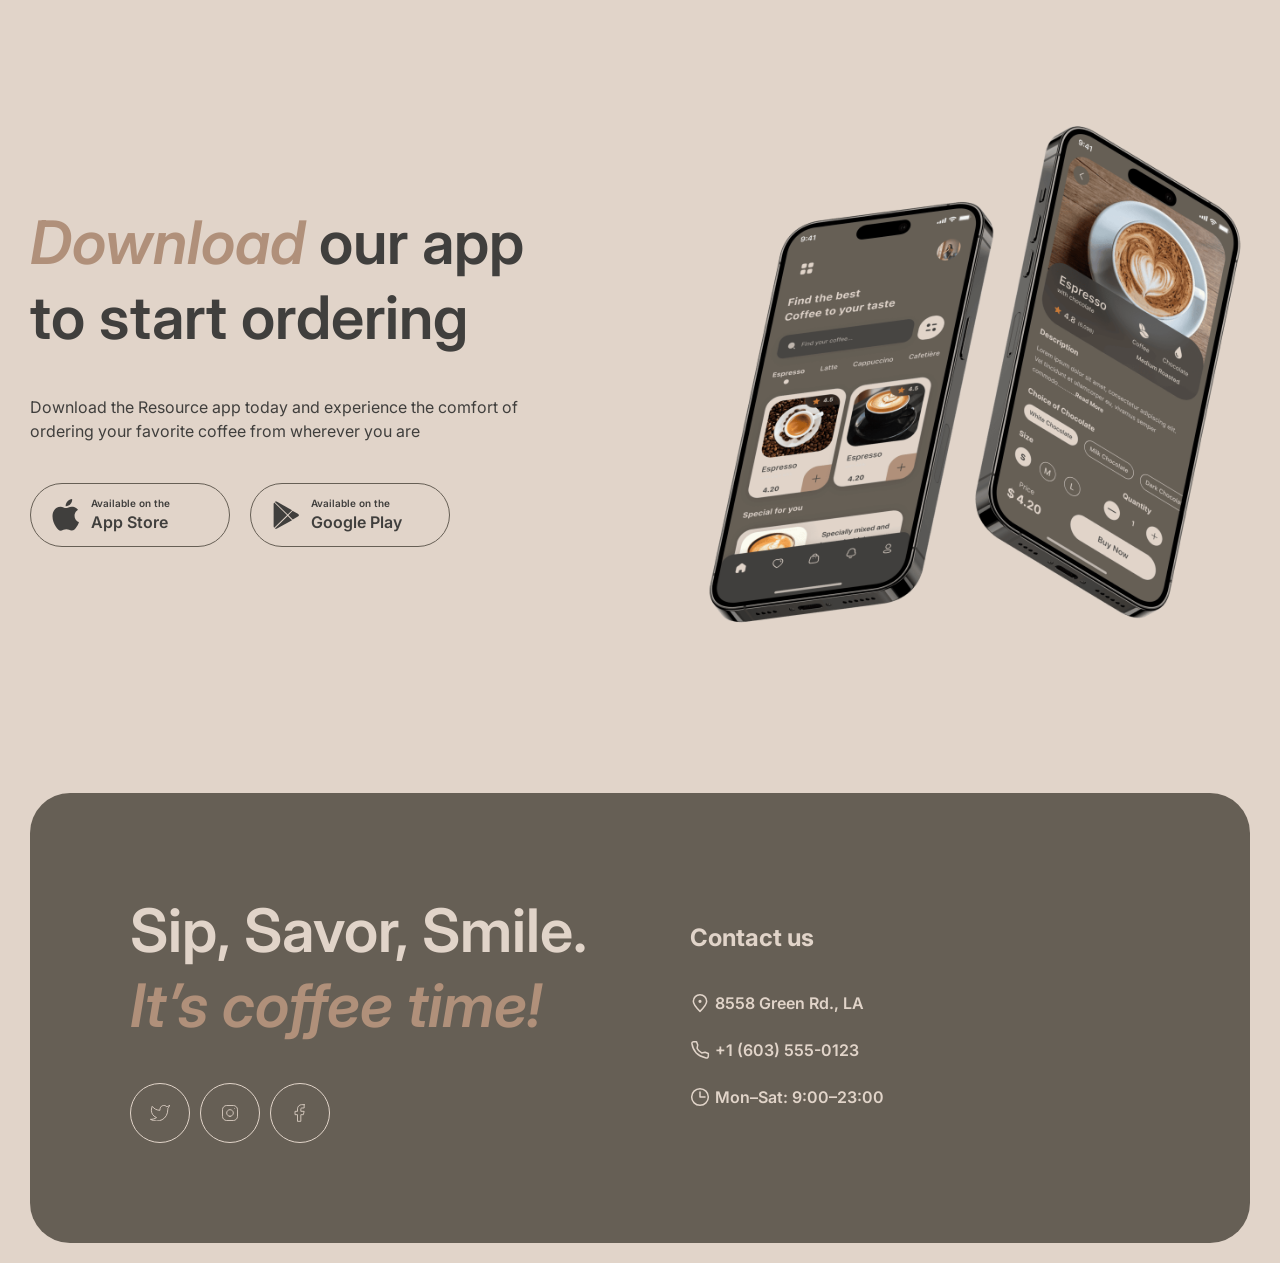
==== commit 51732d98: "feat: add menu's page and its styles" ====
--- a/index.html
+++ b/index.html
@@ -13,36 +13,36 @@
     <header class="header">
         <div class="container">
             <div class="header__inner">
-                <a class="logo" href="/">
+                <a class="logo" href="index.html">
                     <img class="logo__icon logo__icon--light" src="./images/logo.svg" alt="Resource Coffee House">
                     <img class="logo__icon logo__icon--dark" src="./images/logo-dark.svg" alt="Resource Coffee House">
                 </a>
                 <nav class="nav">
                     <ul class="nav__list">
                         <li class="nav__item">
-                            <a class="nav__link" href="#favorite">
+                            <a class="nav__link" href="index.html#favorite">
                                 Favorite coffee
                             </a>
                         </li>
                         <li class="nav__item">
-                            <a class="nav__link" href="#about">
+                            <a class="nav__link" href="index.html#about">
                                 About
                             </a>
                         </li>
                         <li class="nav__item">
-                            <a class="nav__link" href="#app">
+                            <a class="nav__link" href="index.html#app">
                                 Mobile app
                             </a>
                         </li>
                         <li class="nav__item">
-                            <a class="nav__link" href="#contact">
+                            <a class="nav__link" href="index.html#contact">
                                 Contact us
                             </a>
                         </li>
                     </ul>
                 </nav>
                 <div class="header__controls">
-                    <button class="switch-theme" id="switch-theme-js">
+                    <button class="switch-theme" id="switch-theme-js" type="button">
                         <svg class="switch-theme__icon switch-theme__icon--light" viewBox="0 0 22 22">
                             <path d="M10 3V1C10 0.45 10.45 0 11 0C11.55 0 12 0.45 12 1V3C12 3.55 11.55 4 11 4C10.45 4 10 3.55 10 3ZM17.36 6.05L18.77 4.63C19.16 4.24 19.16 3.61 18.77 3.22C18.38 2.83 17.75 2.83 17.36 3.22L15.95 4.64C15.56 5.03 15.56 5.66 15.95 6.05C16.34 6.44 16.97 6.44 17.36 6.05ZM21 10H19C18.45 10 18 10.45 18 11C18 11.55 18.45 12 19 12H21C21.55 12 22 11.55 22 11C22 10.45 21.55 10 21 10ZM11 18C10.45 18 10 18.45 10 19V21C10 21.55 10.45 22 11 22C11.55 22 12 21.55 12 21V19C12 18.45 11.55 18 11 18ZM4.64 6.05L3.22 4.64C2.83 4.25 2.83 3.61 3.22 3.23C3.61 2.85 4.25 2.84 4.63 3.23L6.04 4.64C6.43 5.03 6.43 5.67 6.04 6.05C5.65 6.43 5.02 6.44 4.64 6.05ZM15.95 15.95C15.56 16.34 15.56 16.98 15.95 17.36L17.36 18.77C17.75 19.16 18.39 19.16 18.77 18.77C19.16 18.38 19.16 17.74 18.77 17.36L17.36 15.95C16.98 15.56 16.34 15.56 15.95 15.95ZM1 12H3C3.55 12 4 11.55 4 11C4 10.45 3.55 10 3 10H1C0.45 10 0 10.45 0 11C0 11.55 0.45 12 1 12ZM4.64 18.78L6.05 17.37C6.44 16.98 6.44 16.34 6.05 15.96C5.66 15.58 5.02 15.57 4.64 15.96L3.23 17.37C2.84 17.76 2.84 18.4 3.23 18.78C3.61 19.17 4.25 19.17 4.64 18.78ZM11 5C7.69 5 5 7.69 5 11C5 14.31 7.69 17 11 17C14.31 17 17 14.31 17 11C17 7.69 14.31 5 11 5Z" fill="currentColor"/>
                         </svg>
@@ -51,7 +51,7 @@
                         </svg>
                     </button>
                     <div class="menu">
-                        <a href="#" class="menu__link">
+                        <a href="menu.html" class="menu__link">
                             <span>Menu</span>
                             <svg viewBox="0 0 20 20" fill="none">
                                 <path d="M14.167 9.76667V11.6667C14.167 14.8883 11.5553 17.5 8.33366 17.5C5.112 17.5 2.50033 14.8883 2.50033 11.6667V9.76667C2.50033 9.4353 2.76896 9.16667 3.10033 9.16667H13.567C13.8984 9.16667 14.167 9.4353 14.167 9.76667Z" stroke="currentColor" stroke-width="1.5" stroke-linecap="round" stroke-linejoin="round"/>
@@ -61,7 +61,7 @@
                             </svg>
                         </a>
                     </div>
-                    <button class="burger">
+                    <button class="burger" type="button">
                         <svg viewBox="0 0 18 10" fill="none">
                             <path d="M0.75 0.75H16.75" stroke="currentColor" stroke-width="1.5" stroke-linecap="round" stroke-linejoin="round"/>
                             <path d="M0.75 8.75H16.75" stroke="currentColor" stroke-width="1.5" stroke-linecap="round" stroke-linejoin="round"/>
@@ -98,7 +98,7 @@
                     Choose your <span class="italic">favorite</span> coffee
                 </h2>
                 <div class="slider">
-                    <button class="slider__arrow slider__arrow--prev">
+                    <button class="slider__arrow slider__arrow--prev" type="button">
                         <svg viewBox="0 0 14 13" fill="none">
                             <path d="M13 6.5H0.5M6.5 12.5L0.5 6.5L6.5 0.5" stroke="currentColor" stroke-linecap="round" stroke-linejoin="round"/>
                         </svg>
@@ -155,13 +155,13 @@
                             </li>
                         </ul>
                     </div>
-                    <button class="slider__arrow slider__arrow--next">
+                    <button class="slider__arrow slider__arrow--next" type="button">
                         <svg viewBox="0 0 14 13" fill="none">
                             <path d="M0.5 6.5H13M7 12.5L13 6.5L7 0.5" stroke="currentColor" stroke-linecap="round" stroke-linejoin="round"/>
                         </svg>
                     </button>
                     <div class="slider-dots">
-                        <a class="active" href="#"></a>
+                        <a class="is-active" href="#"></a>
                         <a href="#"></a>
                         <a href="#"></a>
                     </div>
@@ -174,12 +174,12 @@
                 </h2>
                 <div class="about__grid">
                     <div class="about__item">
-                        <img width="660" height="590" src="./images/about-1.png" alt="">
-                        <img width="660" height="430" src="./images/about-2.png" alt="">
+                        <img width="660" height="590" src="./images/about-1.png" alt="A woman is drinking coffee">
+                        <img width="660" height="430" src="./images/about-2.png" alt="A cup of coffee">
                     </div>
                     <div class="about__item">
-                        <img width="660" height="430" src="./images/about-3.png" alt="">
-                        <img width="660" height="590" src="./images/about-4.png" alt="">
+                        <img width="660" height="430" src="./images/about-3.png" alt="A man is drinking coffee">
+                        <img width="660" height="590" src="./images/about-4.png" alt="A couple is drinking coffee">
                     </div>
                 </div>
             </section>
--- a/css/style.css
+++ b/css/style.css
@@ -309,6 +309,23 @@
 
 .slider {
     position: relative;
+
+    .products__item {
+        max-width: 480px;
+        width: 100%;
+        margin: 0 auto;
+        text-align: center;
+
+        &:not(:first-of-type) {
+            display: none;
+        }
+    }
+
+    .products__img {
+        max-width: 480px;
+        width: 100%;
+        object-fit: cover;
+    }
 }
 
 .slider__arrow {
@@ -357,31 +374,93 @@
         border-radius: 100px;
         background-color: var(--border-primary);
 
-        &.active {
+        &.is-active {
             background-color: var(--border-inverse)
         }
     }
 }
 
-.products__item {
-    max-width: 480px;
-    width: 100%;
-    margin: 0 auto;
+.catalog__title {
     text-align: center;
-
-    &:not(:first-of-type) {
-        display: none;
-    }
-}
-
-.products__img {
-    max-width: 480px;
-    width: 100%;
-    object-fit: cover;
+    max-width: 975px;
+    margin: 0 auto var(--indent-l);
+}
+
+.tabs {
+    margin-bottom: var(--indent-l);
+    display: flex;
+    justify-content: center;
+    gap: 0 var(--indent-base);
+}
+
+.tab {
+    height: 46px;
+    display: flex;
+    align-items: center;
+    justify-content: center;
+    background-color: transparent;
+    font-size: 16px;
+    font-weight: 600;
+    border: 1px solid var(--border-primary);
+    border-radius: 100px;
+    padding: 8px var(--indent-s);
+    color: inherit;
+    gap: 0 var(--indent-xs);
+
+    &:hover,
+    &.is-active {
+        background-color: var(--bg-container);
+        border-color: var(--bg-container);
+        color: var(--text-inverse);
+
+        .tab__icon {
+            background-color: var(--bg-page);
+        }
+    }
+}
+
+.tab__icon {
+    height: 30px;
+    width: 30px;
+    border-radius: 50%;
+    display: flex;
+    align-items: center;
+    justify-content: center;
+    background-color: var(--border-primary);
+}
+
+.panel .products {
+    display: flex;
+    flex-wrap: wrap;
+    gap: var(--indent-m);
+
+    .products__item {
+        border: 1px solid var(--border-primary);
+        border-radius: 40px;
+        width: calc((100% - 3 * var(--indent-m)) / 4);
+        display: flex;
+    }
+
+    .products__link,
+    .products__content {
+        display: flex;
+        flex-direction: column;
+        flex: 1;               
+    }
+
+    .products__img {
+        border-radius: 40px;
+        width: 100%;
+        object-fit: cover;
+    }
+
+    .products__price {
+        margin-top: auto;
+    }
 }
 
 .products__content {
-    margin-top: var(--indent-base);
+    padding: var(--indent-base) 25px;
 }
 
 .products__title {
@@ -392,11 +471,23 @@
 .products__text {
     font-weight: 400;
     margin-bottom: var(--indent-base);
+    overflow-wrap: break-word; 
 }
 
 .products__price {
     font-size: 24px;
     line-height: 125%;
+}
+
+.load-more {
+    display: none;
+    height: 60px;
+    width: 60px;
+    border: 1px solid var(--border-inverse);
+    border-radius: 50%;
+    background-color: transparent;
+    margin: var(--indent-l) auto 0;
+    color: inherit;
 }
 
 .about__title {
@@ -556,7 +647,15 @@
     }
 }
 
-@media (max-width: 991.98px) { 
+@media (max-width: 1200px) {
+    .panel .products {
+        .products__item {
+            width: calc((100% - 2 * var(--indent-m)) / 3)
+        }
+    }
+}
+
+@media (max-width: 992px) { 
 
     .header__inner,
     .nav__list {
@@ -574,9 +673,19 @@
         padding: var(--indent-xl) var(--indent-l);
         gap: var(--indent-l) 0;
     }
-}
-
-@media (max-width: 767.98px) {
+
+    .panel .products {
+        .products__item {
+            width: calc((100% - var(--indent-m)) / 2)
+        }
+
+        .products__content {
+            padding: var(--indent-base);
+        }
+    }
+}
+
+@media (max-width: 768px) {
     .header__inner {
         justify-content: space-between;
     }
@@ -617,9 +726,27 @@
             display: none;
         }
     }
-}
-
-@media (max-width: 669.98px) { 
+
+    .catalog__title {
+        margin-bottom: var(--indent-m);
+    }
+
+    .tabs {
+        margin-bottom: var(--indent-m);
+    }
+
+    .load-more {
+        display: block;
+    }
+
+    .panel .products {
+        .products__item:nth-of-type(n + 5) {
+            display: none;
+        }
+    }
+}
+
+@media (max-width: 670px) { 
     .container {
         padding: 0 var(--indent-base);
     }
@@ -659,9 +786,15 @@
     .footer__inner {
         padding: var(--indent-l) var(--indent-base);
     }
-}
-
-@media (max-width: 575.98px) {
-
-}
-
+
+    .panel .products {
+        .products__item {
+            width: 100%;
+        }
+    }
+}
+
+@media (max-width: 580px) {
+
+}
+
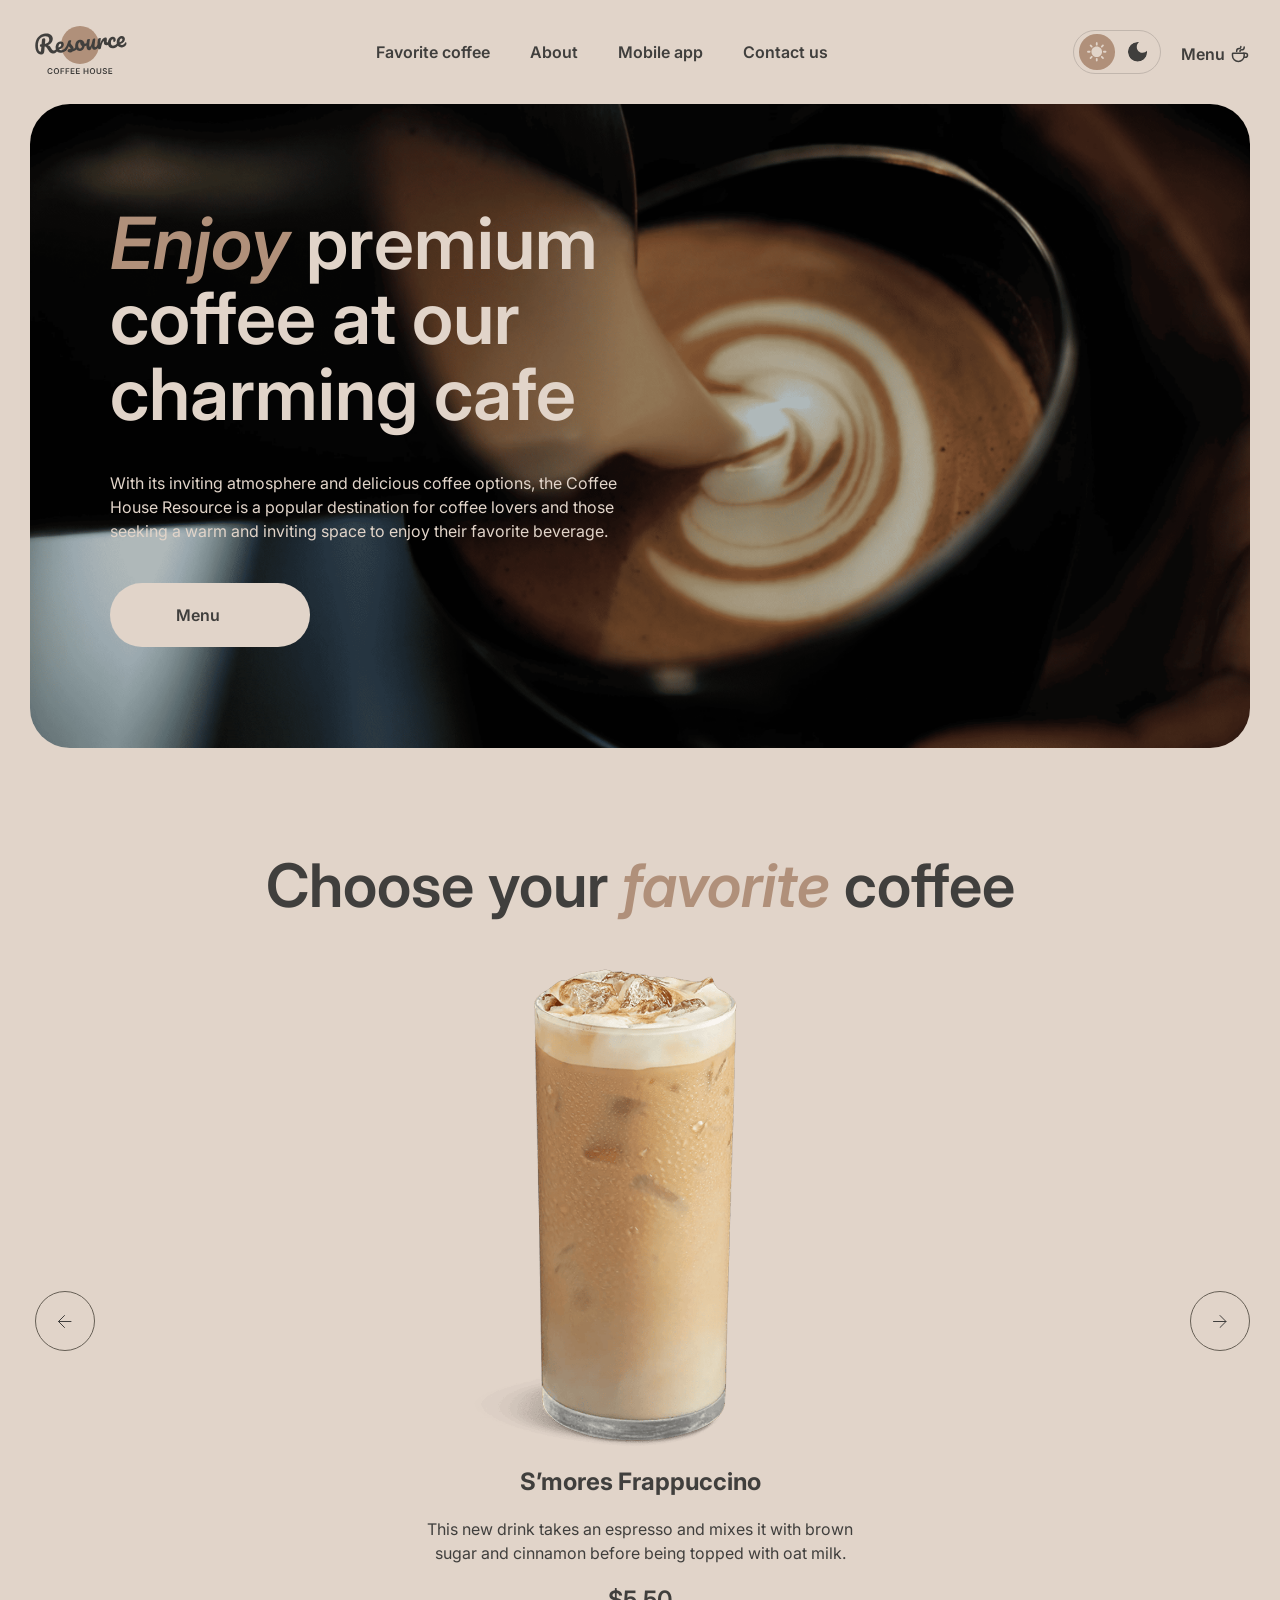
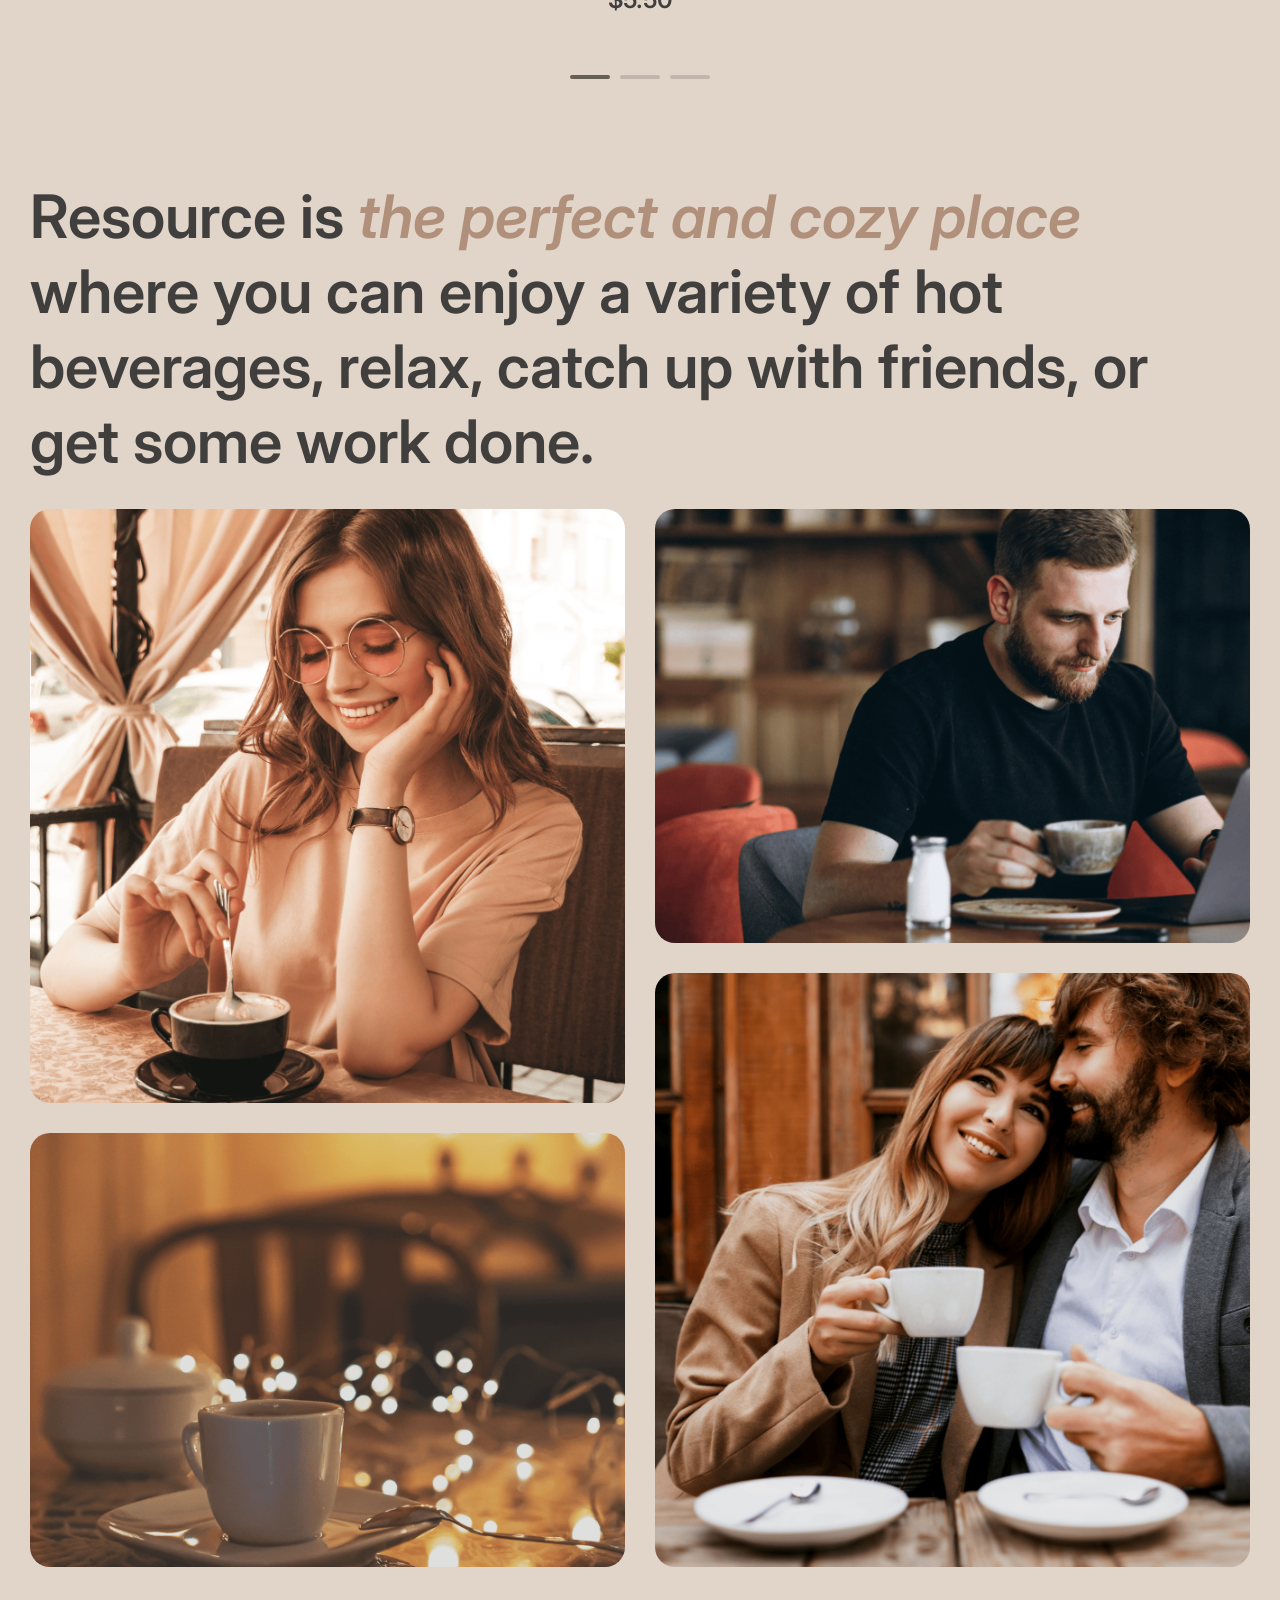
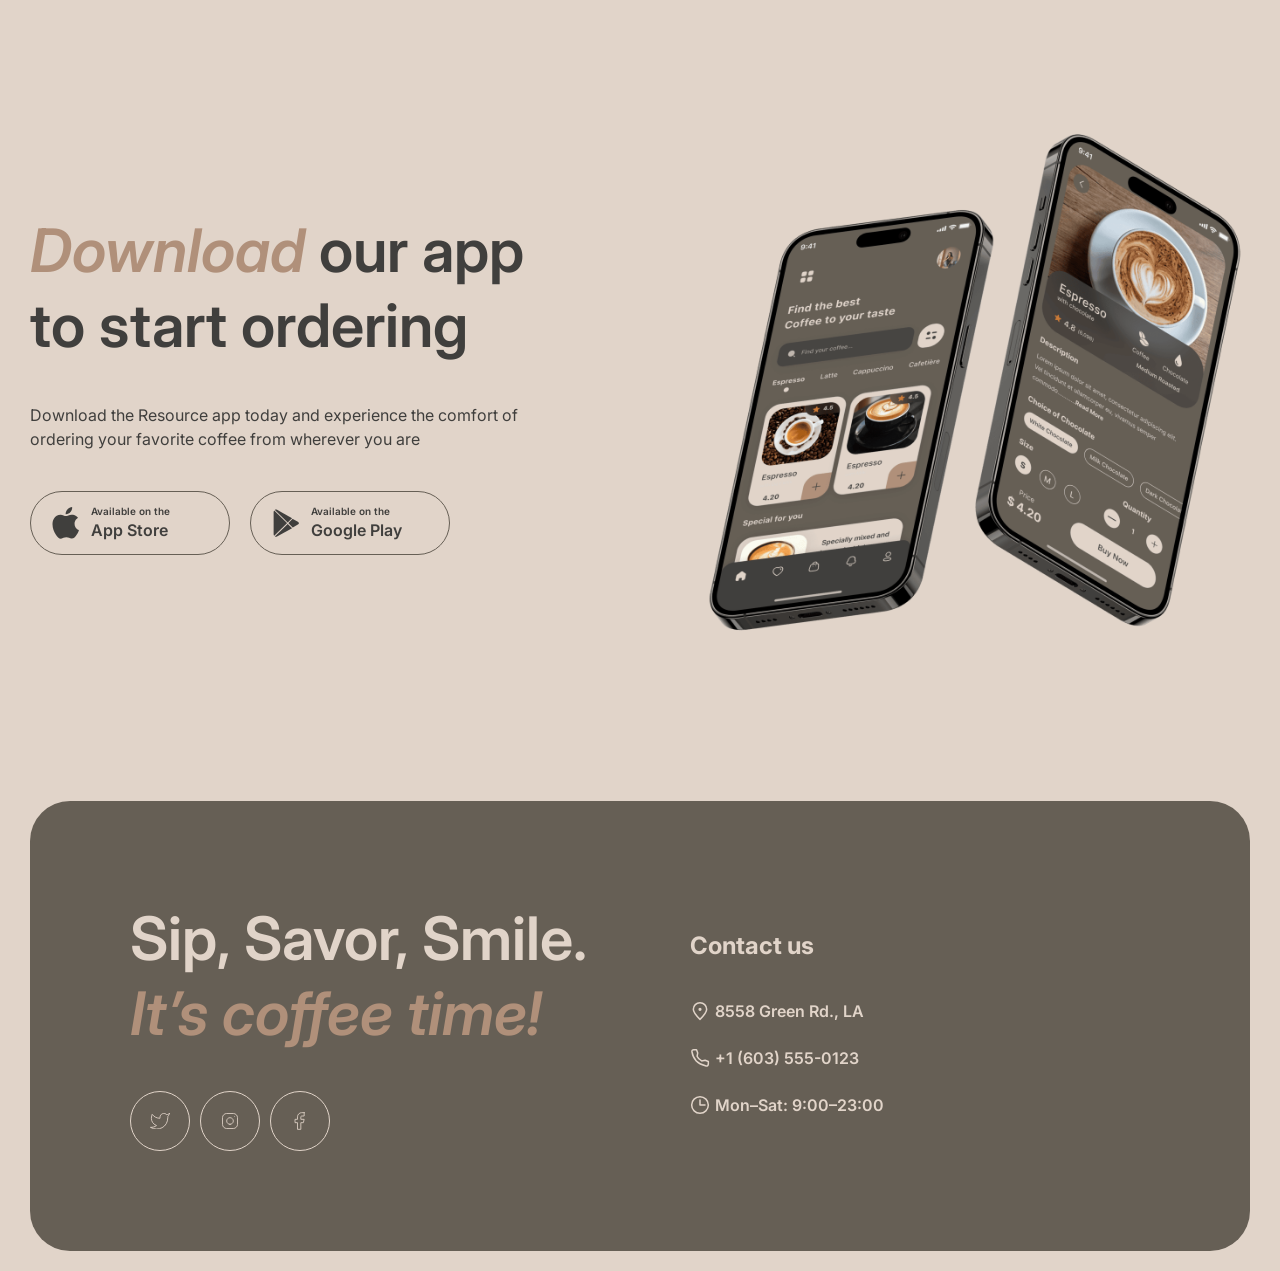
==== commit 517d0046: "feat: add animation to images" ====
--- a/index.html
+++ b/index.html
@@ -4,10 +4,15 @@
     <meta charset="UTF-8">
     <meta name="viewport" content="width=device-width, initial-scale=1.0">
     <title>Coffee House</title>
+    <link rel="icon" href="./images/favicon.svg" sizes="32x32"> 
+    <link rel="icon" href="./images/favicon.svg" type="image/svg+xml">
     <link rel="preconnect" href="https://fonts.googleapis.com">
     <link rel="preconnect" href="https://fonts.gstatic.com" crossorigin>
     <link href="https://fonts.googleapis.com/css2?family=Inter:ital,opsz,wght@0,14..32,100..900;1,14..32,100..900&display=swap" rel="stylesheet">
+    <link rel="stylesheet" href="./css/global.css">
+    <link rel="stylesheet" href="./css/header.css">
     <link rel="stylesheet" href="./css/style.css">
+    <link rel="stylesheet" href="./css/footer.css">
 </head>
 <body>
     <header class="header">
@@ -82,7 +87,7 @@
                         With its inviting atmosphere and delicious coffee options, the Coffee House Resource 
                         is a popular destination for coffee lovers and those seeking a warm and inviting space to enjoy their favorite beverage.
                     </p>
-                    <a class="button-primary" href="#">
+                    <a class="button-primary" href="menu.html">
                         <span>Menu</span>
                         <svg viewBox="0 0 20 20" fill="none">
                             <path d="M14.167 9.76667V11.6667C14.167 14.8883 11.5553 17.5 8.33366 17.5C5.112 17.5 2.50033 14.8883 2.50033 11.6667V9.76667C2.50033 9.4353 2.76896 9.16667 3.10033 9.16667H13.567C13.8984 9.16667 14.167 9.4353 14.167 9.76667Z" stroke="currentColor" stroke-width="1.5" stroke-linecap="round" stroke-linejoin="round"/>
@@ -107,7 +112,9 @@
                         <ul class="products">
                             <li class="products__item">
                                 <a class="products__link" href="#">
-                                    <img class="products__img" width="480" height="480" src="./images/coffee-slider-1.png" alt="Coffee">
+                                    <picture>
+                                        <img class="products__img" width="480" height="480" src="./images/coffee-slider-1.png" alt="Coffee">
+                                    </picture>
                                     <div class="products__content">
                                         <h3 class="products__title">
                                             S’mores Frappuccino
@@ -123,7 +130,9 @@
                             </li>
                             <li class="products__item">
                                 <a class="products__link" href="#">
-                                    <img class="products__img" width="480" height="480" src="./images/coffee-slider-2.png" alt="Coffee">
+                                    <picture>
+                                        <img class="products__img" width="480" height="480" src="./images/coffee-slider-2.png" alt="Coffee">
+                                    </picture>
                                     <div class="products__content">
                                         <h3 class="products__title">
                                             Caramel Macchiato
@@ -139,7 +148,9 @@
                             </li>
                             <li class="products__item">
                                 <a class="products__link" href="#">
-                                    <img class="products__img" width="480" height="480" src="./images/coffee-slider-3.png" alt="Coffee">
+                                    <picture>
+                                        <img class="products__img" width="480" height="480" src="./images/coffee-slider-3.png" alt="Coffee">
+                                    </picture>
                                     <div class="products__content">
                                         <h3 class="products__title">
                                             Ice coffee
@@ -172,16 +183,20 @@
                     Resource is <span class="italic">the perfect and cozy place</span> where you can enjoy
                     a variety of hot beverages, relax, catch up with friends, or get some work done.
                 </h2>
-                <div class="about__grid">
-                    <div class="about__item">
-                        <img width="660" height="590" src="./images/about-1.png" alt="A woman is drinking coffee">
-                        <img width="660" height="430" src="./images/about-2.png" alt="A cup of coffee">
-                    </div>
-                    <div class="about__item">
-                        <img width="660" height="430" src="./images/about-3.png" alt="A man is drinking coffee">
-                        <img width="660" height="590" src="./images/about-4.png" alt="A couple is drinking coffee">
-                    </div>
-                </div>
+                <ul class="about__grid">
+                    <li class="about__item about__item--1">
+                        <img class="about__img" width="660" height="590" src="./images/about-1.png" alt="A woman is drinking coffee">
+                    </li>
+                    <li class="about__item about__item--2">
+                        <img class="about__img" width="660" height="430" src="./images/about-2.png" alt="A cup of coffee">
+                    </li>
+                    <li class="about__item about__item--3">
+                        <img class="about__img" width="660" height="430" src="./images/about-3.png" alt="A man is drinking coffee">
+                    </li>
+                    <li class="about__item about__item--4">
+                        <img class="about__img" width="660" height="590" src="./images/about-4.png" alt="A couple is drinking coffee">
+                    </li>
+                </ul>
             </section>
             <section class="app" id="app">
                 <div class="app__offer">
--- a/css/global.css
+++ b/css/global.css
@@ -0,0 +1,189 @@
+:root {
+    --text-primary: #403F3D;
+    --text-inverse: #E1D4C9;
+    --text-accent:  #B0907A;
+
+    --bg-page:      #E1D4C9;
+    --bg-container: #665F55;
+    --bg-overlay:   rgba(64, 63, 61, 0.8);
+
+    --border-primary: #C1B6AD;
+    --border-inverse: #665F55;
+
+    --indent-base: 20px;
+    --indent-xxl: calc(var(--indent-base) * 5); /* 100px */
+    --indent-xl: calc(var(--indent-base) * 4); /* 80px */
+    --indent-l: calc(var(--indent-base) * 3); /* 60px */
+    --indent-m: calc(var(--indent-base) * 2);  /* 40px */
+    --indent-s: calc(var(--indent-base) / 2);  /* 10px */
+    --indent-xs: calc(var(--indent-base) / 4); /* 5px */
+
+}
+
+:root[data-theme="dark"] {
+    --text-primary: #E1D4C9;
+    --text-inverse: #E1D4C9;
+    --text-accent:  #B0907A;
+
+    --bg-page:      #292826;
+    --bg-container: #403F3D;
+    --bg-overlay:   rgba(41, 40, 38, 0.8);
+
+    --border-primary: #665F55;
+    --border-inverse: #C1B6AD;
+}
+
+[data-theme="light"] {
+    .logo__icon--dark {
+        display: none;
+    }
+
+    .switch-theme__icon--light {
+        &:hover {
+            background-color: var(--text-accent);
+        }
+    }
+
+    .switch-theme__icon--dark {
+        background-color: transparent;
+    }
+}
+
+[data-theme="dark"] {
+    .logo__icon--light {
+        display: none;
+    }
+
+    .switch-theme__icon--light {
+        background-color: transparent;
+    }
+
+    .switch-theme__icon--dark {
+        &:hover {
+            background-color: var(--text-accent);
+        }
+    }
+}
+
+* {
+    box-sizing: border-box;
+}
+
+html {
+    scroll-behavior: smooth;
+}
+
+body {
+    font-family: Inter, sans-serif;
+    background-color: var(--bg-page);
+    color: var(--text-primary);
+    font-weight: 400;
+    font-size: 16px;
+    padding: 0;
+    margin: 0;
+}
+
+h1, h2 {
+    margin: 0;
+    font-weight: 600;
+}
+
+h1 {
+    font-size: 72px;
+    line-height: 105%;
+}
+
+h2 {
+    font-size: 60px;
+    line-height: 125%;
+}
+
+h3 {
+    font-size: 24px;
+    line-height: 125%;
+}
+
+ul {
+    list-style: none;
+    padding: 0;
+    margin: 0;
+}
+
+p {
+    margin: 0;
+    line-height: 150%;
+}
+
+a {
+    color: inherit;
+    text-decoration: none;
+    font-weight: 600;
+    transition: all 0.3s ease;
+    outline: none;
+    &:hover {
+        color: inherit;
+    }
+}
+
+svg {
+    min-width: 20px;
+    width: 20px;
+    color: inherit;
+}
+
+button {
+    cursor: pointer;
+    transition: all 0.3s ease;
+    outline: none;
+}
+
+.italic {
+    color: var(--text-accent);
+    font-style: italic;
+}
+
+.button-primary {
+    display: flex;
+    align-items: center;
+    justify-content: center;
+    gap: 0 5px;
+    max-width: 200px;
+    width: 100%;
+    height: 64px;
+    background-color: var(--bg-page);
+    color: var(--text-primary);
+    border-radius: 100px;
+
+    svg {
+        visibility: hidden;
+    }
+
+    &:hover {
+        color: var(--text-primary);
+        svg {
+            visibility: visible;
+        }
+    }
+}
+
+.container {
+    max-width: 1420px;
+    width: 100%;
+    padding: 0 30px;
+    margin: 0 auto;
+}
+
+@media (max-width: 670px) { 
+    .container {
+        padding: 0 var(--indent-base);
+    }
+
+    h1 {
+        font-size: 41px;
+        line-height: 115%;
+    }
+
+    h2 {
+        font-size: 32px;        
+    }
+}
--- a/css/header.css
+++ b/css/header.css
@@ -0,0 +1,124 @@
+.header {
+    padding: var(--indent-base) 0;
+}
+
+.header__inner {
+    display: flex;
+    align-items: center;
+    gap: 0 calc(2 * var(--indent-base));
+}
+
+.header__controls {
+    display: flex;
+    align-items: center;
+    gap: 0 var(--indent-base);
+}
+
+.logo {
+    border: none;
+}
+
+.nav {
+    flex-grow: 1;
+}
+
+.nav__list {
+    display: flex;
+    align-items: center;
+    justify-content: center;
+    gap: 0 calc(2 * var(--indent-base));
+}
+
+.nav__link,
+.menu__link {
+    border-bottom: 2px solid transparent;
+    padding-bottom: var(--indent-xs);
+
+    &:hover {
+        border-color: var(--text-primary);
+    }
+}
+
+.menu__link.is-active {
+    border-color: var(--text-primary);
+}
+
+.switch-theme {
+    display: flex;
+    align-items: center;
+    justify-content: center;
+    gap: 0 var(--indent-xs);
+    border-radius: 100px;
+    margin: 0;
+    border: 1px solid var(--border-primary);
+    width: 88px;
+    height: 44px;
+    padding: var(--indent-xs);
+    background-color: transparent;
+}
+
+.switch-theme__icon {
+    border-radius: 50%;
+    background-color: var(--text-accent);
+    color: var(--text-inverse);
+    padding: 8px;
+    transition: all 0.3s ease;
+    min-width: unset;
+    width: unset;
+
+    &:hover {
+        background-color: var(--bg-container);
+        color: var(--text-inverse);
+    }
+}
+
+.switch-theme__icon--dark {
+    color: var(--text-primary);
+}
+
+.menu__link {
+    display: flex;
+    align-items: center;
+    gap: 0 var(--indent-xs);
+    transform: translateY(var(--indent-xs));
+}
+
+.burger {
+    background-color: transparent;
+    border: 1px solid var(--border-inverse);
+    border-radius: 50%;
+    width: 44px;
+    height: 44px;
+    display: flex;
+    align-items: center;
+    justify-content: center;
+    color: inherit;
+    display: none;
+
+    svg {
+        min-width: 14px;
+        width: 14px;
+    }
+}
+
+@media (max-width: 992px) { 
+    .header__inner,
+    .nav__list {
+        gap: 0 var(--indent-base);
+    }
+}
+
+@media (max-width: 768px) {
+    .header__inner {
+        justify-content: space-between;
+    }
+
+    .menu,
+    .nav {
+        display: none;
+    }
+
+    .burger {
+        display: block;
+    }
+}
--- a/css/style.css
+++ b/css/style.css
@@ -1,281 +1,7 @@
-:root {
-    --text-primary: #403F3D;
-    --text-inverse: #E1D4C9;
-    --text-accent:  #B0907A;
-
-    --bg-page:      #E1D4C9;
-    --bg-container: #665F55;
-    --bg-overlay:   rgba(64, 63, 61, 0.8);
-
-    --border-primary: #C1B6AD;
-    --border-inverse: #665F55;
-
-    --indent-base: 20px;
-    --indent-xxl: calc(var(--indent-base) * 5); /* 100px */
-    --indent-xl: calc(var(--indent-base) * 4); /* 80px */
-    --indent-l: calc(var(--indent-base) * 3); /* 60px */
-    --indent-m: calc(var(--indent-base) * 2);  /* 40px */
-    --indent-s: calc(var(--indent-base) / 2);  /* 10px */
-    --indent-xs: calc(var(--indent-base) / 4); /* 5px */
-
-}
-
-:root[data-theme="dark"] {
-    --text-primary: #E1D4C9;
-    --text-inverse: #E1D4C9;
-    --text-accent:  #B0907A;
-
-    --bg-page:      #292826;
-    --bg-container: #403F3D;
-    --bg-overlay:   rgba(41, 40, 38, 0.8);
-
-    --border-primary: #665F55;
-    --border-inverse: #C1B6AD;
-}
-
-[data-theme="light"] {
-    .logo__icon--dark {
-        display: none;
-    }
-
-    .switch-theme__icon--light {
-        &:hover {
-            background-color: var(--text-accent);
-        }
-    }
-
-    .switch-theme__icon--dark {
-        background-color: transparent;
-    }
-}
-
-[data-theme="dark"] {
-    .logo__icon--light {
-        display: none;
-    }
-
-    .switch-theme__icon--light {
-        background-color: transparent;
-    }
-
-    .switch-theme__icon--dark {
-        &:hover {
-            background-color: var(--text-accent);
-        }
-    }
-}
-
-* {
-    box-sizing: border-box;
-}
-
-html {
-    scroll-behavior: smooth;
-}
-
-body {
-    font-family: Inter, sans-serif;
-    background-color: var(--bg-page);
-    color: var(--text-primary);
-    font-weight: 400;
-    font-size: 16px;
-    padding: 0;
-    margin: 0;
-}
-
-h1, h2 {
-    margin: 0;
-    font-weight: 600;
-}
-
-h1 {
-    font-size: 72px;
-    line-height: 105%;
-}
-
-h2 {
-    font-size: 60px;
-    line-height: 125%;
-}
-
-h3 {
-    font-size: 24px;
-    line-height: 125%;
-}
-
-ul {
-    list-style: none;
-    padding: 0;
-    margin: 0;
-}
-
-p {
-    margin: 0;
-    line-height: 150%;
-}
-
-a {
-    color: inherit;
-    text-decoration: none;
-    font-weight: 600;
-    transition: all 0.3s ease;
-    outline: none;
-    &:hover {
-        color: inherit;
-    }
-}
-
-svg {
-    min-width: 20px;
-    width: 20px;
-    color: inherit;
-}
-
-button {
-    cursor: pointer;
-    transition: all 0.3s ease;
-    outline: none;
-}
-
-.container {
-    max-width: 1420px;
-    width: 100%;
-    padding: 0 30px;
-    margin: 0 auto;
-}
-
-.italic {
-    color: var(--text-accent);
-    font-style: italic;
-}
-
-.button-primary {
-    display: flex;
-    align-items: center;
-    justify-content: center;
-    gap: 0 5px;
-    max-width: 200px;
-    width: 100%;
-    height: 64px;
-    background-color: var(--bg-page);
-    color: var(--text-primary);
-    border-radius: 100px;
-
-    svg {
-        visibility: hidden;
-    }
-
-    &:hover {
-        color: var(--text-primary);
-        svg {
-            visibility: visible;
-        }
-    }
-}
-
 .favorite,
 .about,
 .app {
     padding-top: var(--indent-xxl);
-}
-
-.header {
-    padding: var(--indent-base) 0;
-}
-
-.header__inner {
-    display: flex;
-    align-items: center;
-    gap: 0 calc(2 * var(--indent-base));
-}
-
-.header__controls {
-    display: flex;
-    align-items: center;
-    gap: 0 var(--indent-base);
-}
-
-.logo {
-    border: none;
-}
-
-.nav {
-    flex-grow: 1;
-}
-
-.nav__list {
-    display: flex;
-    align-items: center;
-    justify-content: center;
-    gap: 0 calc(2 * var(--indent-base));
-}
-
-.nav__link,
-.menu__link {
-    border-bottom: 2px solid transparent;
-    padding-bottom: var(--indent-xs);
-
-    &:hover {
-        border-color: var(--text-primary);
-    }
-}
-
-.switch-theme {
-    display: flex;
-    align-items: center;
-    justify-content: center;
-    gap: 0 var(--indent-xs);
-    border-radius: 100px;
-    margin: 0;
-    border: 1px solid var(--border-primary);
-    width: 88px;
-    height: 44px;
-    padding: var(--indent-xs);
-    background-color: transparent;
-}
-
-.switch-theme__icon {
-    border-radius: 50%;
-    background-color: var(--text-accent);
-    color: var(--text-inverse);
-    padding: 8px;
-    transition: all 0.3s ease;
-    min-width: unset;
-    width: unset;
-
-    &:hover {
-        background-color: var(--bg-container);
-        color: var(--text-inverse);
-    }
-}
-
-.switch-theme__icon--dark {
-    color: var(--text-primary);
-}
-
-.menu__link {
-    display: flex;
-    align-items: center;
-    gap: 0 var(--indent-xs);
-    transform: translateY(var(--indent-xs));
-}
-
-.burger {
-    background-color: transparent;
-    border: 1px solid var(--border-inverse);
-    border-radius: 50%;
-    width: 44px;
-    height: 44px;
-    display: flex;
-    align-items: center;
-    justify-content: center;
-    color: inherit;
-    display: none;
-
-    svg {
-        min-width: 14px;
-        width: 14px;
-    }
 }
 
 .hero {
@@ -457,7 +183,24 @@
     .products__price {
         margin-top: auto;
     }
-}
+
+    .products__link picture {
+        overflow: hidden;
+        border-radius: 40px;
+    }
+}
+
+.products__link:hover {
+    .products__img {
+        transform: scale(1);
+    }
+}
+
+.products__img {
+    transform: scale(1.1);
+    transition: all 0.3s ease;
+}
+
 
 .products__content {
     padding: var(--indent-base) 25px;
@@ -495,21 +238,47 @@
 }
 
 .about__grid {
-    display: flex;
-    gap: 0 30px;
-}
-
-.about__item {
-    display: flex;
-    flex-direction: column;
-    flex: 1;
-    gap: 30px 0;
+    display: grid;
+    grid-template-areas: 
+            'image-1 image-3'
+            'image-1 image-4'
+            'image-2 image-4';
+    gap: 30px;
+
     img {
-        object-position: top;
         width: 100%;
         border-radius: 20px;
         object-fit: cover;
-    }
+        transform: scale(1.1);
+        transition: all 0.3s ease;
+    }
+}
+
+.about__item {
+    overflow: hidden;
+    border-radius: 20px;
+
+    &:hover {
+        img {
+            transform: scale(1);
+        }
+    }
+}
+
+.about__item--1 {
+    grid-area: image-1;
+}
+
+.about__item--2 {
+    grid-area: image-2;
+}
+
+.about__item--3 {
+    grid-area: image-3;
+}
+
+.about__item--4 {
+    grid-area: image-4;
 }
 
 .app {
@@ -572,81 +341,6 @@
     line-height: 150%;
 }
 
-.footer {
-    padding: var(--indent-xxl) 0 var(--indent-base);
-    color: var( --text-inverse);
-}
-
-.footer__inner {
-    background-color: var(--bg-container);
-    border-radius: 40px;
-    display: flex;
-    justify-content: space-between;
-    align-items: center;
-    padding: var(--indent-xxl);
-    gap: 0 var(--indent-xxl);
-}
-
-.media {
-    flex: 1;
-}
-
-.contacts {
-    flex: 1;
-} 
-
-.media__title {
-    margin-bottom: var(--indent-m);
-}
-
-.media__list {
-    display: flex;
-    gap: 0 var(--indent-s);
-}
-
-.media__link {
-    display: flex;
-    justify-content: center;
-    align-items: center;
-    height: 60px;
-    width: 60px;
-    border: 1px solid var(--text-inverse);
-    border-radius: 50%;
-    color: var(--text-inverse);
-
-    &:hover {
-        border-color: var(--bg-page);
-        background-color: var(--bg-page);
-        .media__icon {
-            color: var(--border-inverse);
-        }
-    }
-}
-
-.contacts__title {
-    margin-top: 0;
-    margin-bottom: var(--indent-m);
-}
-
-.contacts__list {
-    display: flex;
-    flex-direction: column;
-    gap: var(--indent-base) 0;
-    font-weight: 600;
-}
-
-.contacts__link {
-    display: inline-flex;
-    align-items: flex-start;
-    gap: 0 var(--indent-xs);
-    border-bottom: 2px solid transparent;
-    padding-bottom: var(--indent-xs);
-
-    &:hover {
-       border-color: var(--text-inverse);
-    }
-}
-
 @media (max-width: 1200px) {
     .panel .products {
         .products__item {
@@ -656,24 +350,11 @@
 }
 
 @media (max-width: 992px) { 
-
-    .header__inner,
-    .nav__list {
-        gap: 0 var(--indent-base);
-    }
-
     .app {
         flex-direction: column;
         gap: var(--indent-l) 0;
     }
 
-    .footer__inner {
-        flex-direction: column;
-        align-items: flex-start;
-        padding: var(--indent-xl) var(--indent-l);
-        gap: var(--indent-l) 0;
-    }
-
     .panel .products {
         .products__item {
             width: calc((100% - var(--indent-m)) / 2)
@@ -686,49 +367,32 @@
 }
 
 @media (max-width: 768px) {
-    .header__inner {
-        justify-content: space-between;
-    }
-
-    .menu,
-    .nav {
-        display: none;
-    }
-
-    .burger {
-        display: block;
-    }
-
     .hero {
         padding: 0 var(--indent-l);
     }
 
     .favorite, 
     .about, 
-    .app,
-    .footer {
+    .app {
         padding-top: var(--indent-xl);
     }
 
     .about__grid {
+        display: flex;
         flex-direction: column;
         gap: 30px 0;
     }
 
-    .about__item:first-of-type {
-        img:last-of-type {
-            display: none;
-        }
-    }
-
-    .about__item:last-of-type {
-        img:first-of-type {
-            display: none;
-        }
+    .about__item--2,
+    .about__item--3 {
+        display: none;
     }
 
     .catalog__title {
         margin-bottom: var(--indent-m);
+        font-size: 60px;
+        padding: 0 30px;
+        line-height: 125%;
     }
 
     .tabs {
@@ -747,19 +411,6 @@
 }
 
 @media (max-width: 670px) { 
-    .container {
-        padding: 0 var(--indent-base);
-    }
-
-    h1 {
-        font-size: 41px;
-        line-height: 115%;
-    }
-
-    h2 {
-        font-size: 32px;        
-    }
-
     .hero {
         min-height: 552px;
         padding: 0 var(--indent-base);
@@ -783,8 +434,9 @@
         object-fit: cover;
     }
 
-    .footer__inner {
-        padding: var(--indent-l) var(--indent-base);
+    .catalog__title {
+        font-size: 32px;
+        padding: 0 var(--indent-s);
     }
 
     .panel .products {
@@ -794,7 +446,3 @@
     }
 }
 
-@media (max-width: 580px) {
-
-}
-
--- a/css/footer.css
+++ b/css/footer.css
@@ -0,0 +1,95 @@
+.footer {
+    padding: var(--indent-xxl) 0 var(--indent-base);
+    color: var( --text-inverse);
+}
+
+.footer__inner {
+    background-color: var(--bg-container);
+    border-radius: 40px;
+    display: flex;
+    justify-content: space-between;
+    align-items: center;
+    padding: var(--indent-xxl);
+    gap: 0 var(--indent-xxl);
+}
+
+.media {
+    flex: 1;
+}
+
+.contacts {
+    flex: 1;
+} 
+
+.media__title {
+    margin-bottom: var(--indent-m);
+}
+
+.media__list {
+    display: flex;
+    gap: 0 var(--indent-s);
+}
+
+.media__link {
+    display: flex;
+    justify-content: center;
+    align-items: center;
+    height: 60px;
+    width: 60px;
+    border: 1px solid var(--text-inverse);
+    border-radius: 50%;
+    color: var(--text-inverse);
+
+    &:hover {
+        border-color: var(--bg-page);
+        background-color: var(--bg-page);
+        .media__icon {
+            color: var(--border-inverse);
+        }
+    }
+}
+
+.contacts__title {
+    margin-top: 0;
+    margin-bottom: var(--indent-m);
+}
+
+.contacts__list {
+    display: flex;
+    flex-direction: column;
+    gap: var(--indent-base) 0;
+    font-weight: 600;
+}
+
+.contacts__link {
+    display: inline-flex;
+    align-items: flex-start;
+    gap: 0 var(--indent-xs);
+    border-bottom: 2px solid transparent;
+    padding-bottom: var(--indent-xs);
+
+    &:hover {
+       border-color: var(--text-inverse);
+    }
+}
+
+@media (max-width: 992px) { 
+    .footer__inner {
+        flex-direction: column;
+        align-items: flex-start;
+        padding: var(--indent-xl) var(--indent-l);
+        gap: var(--indent-l) 0;
+    }
+}
+
+@media (max-width: 768px) {
+    .footer {
+        padding-top: var(--indent-xl);
+    }
+}
+
+@media (max-width: 670px) { 
+    .footer__inner {
+        padding: var(--indent-l) var(--indent-base);
+    }
+}
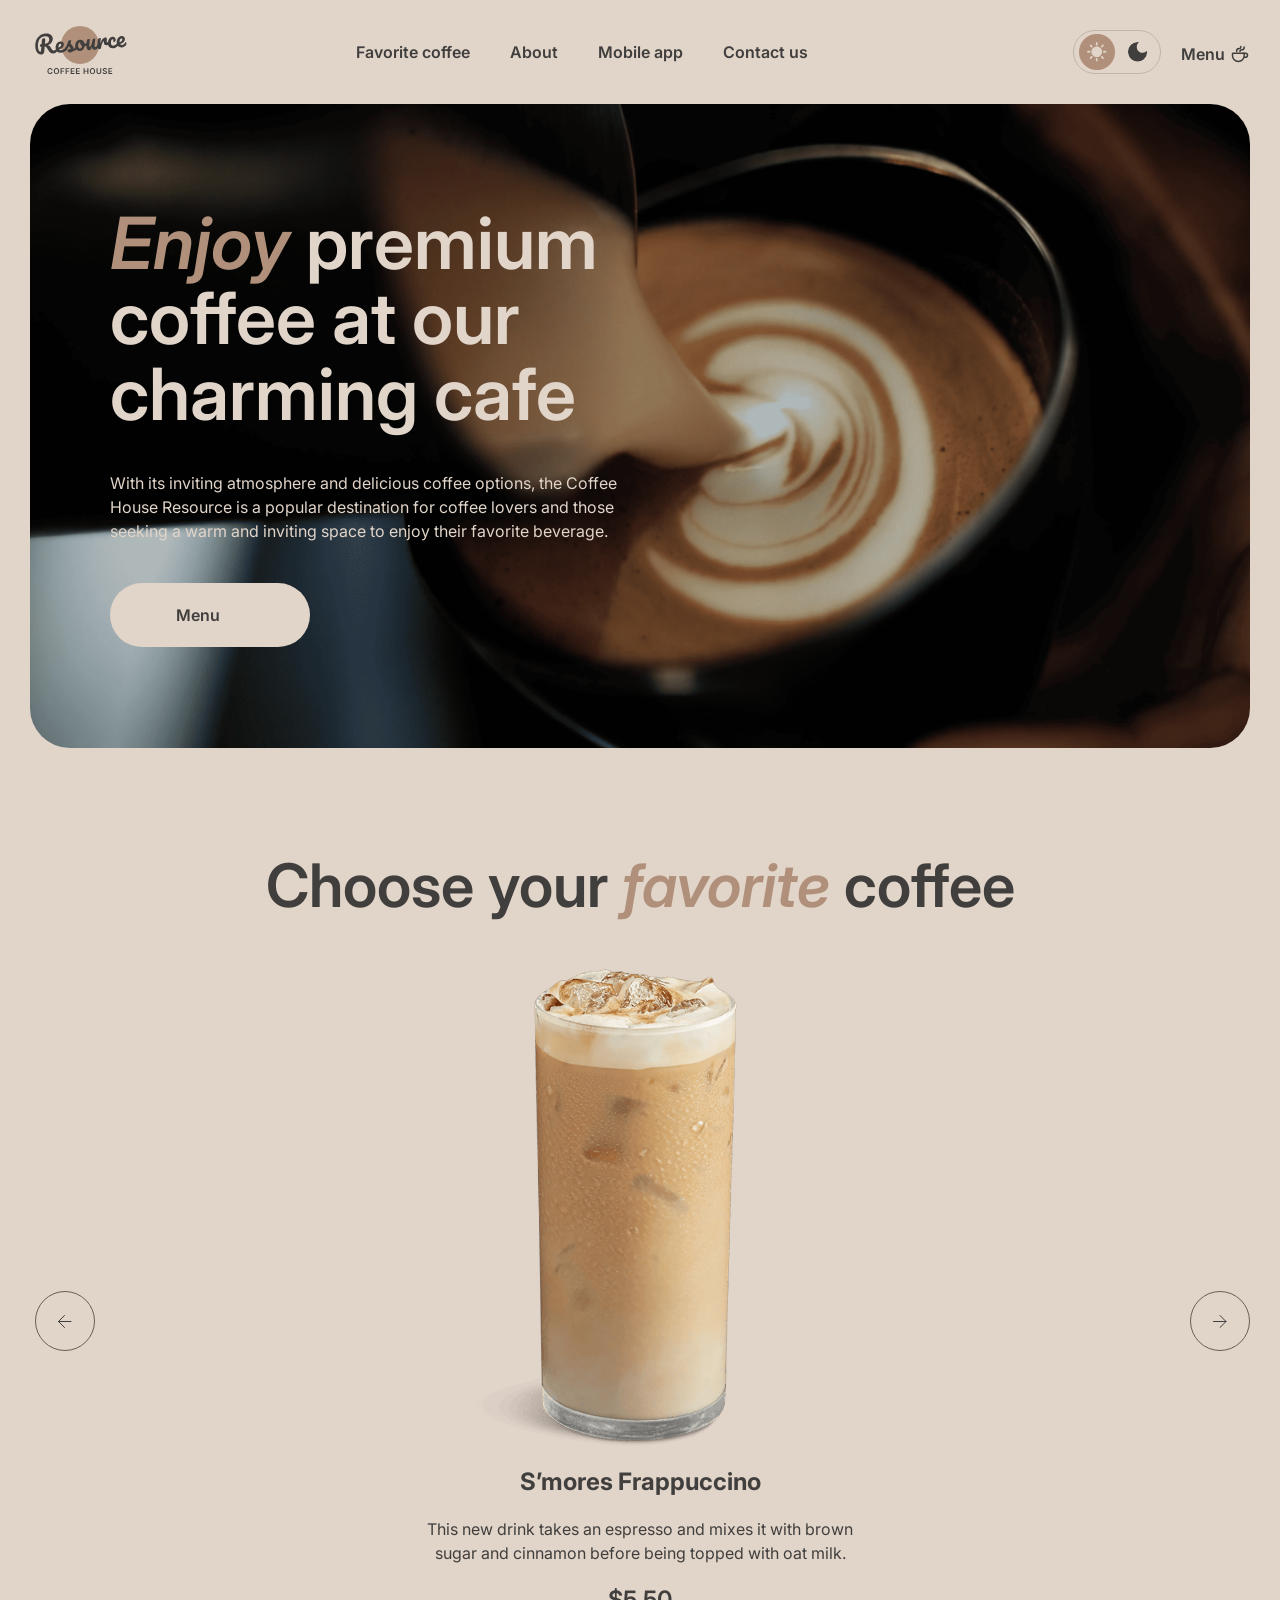
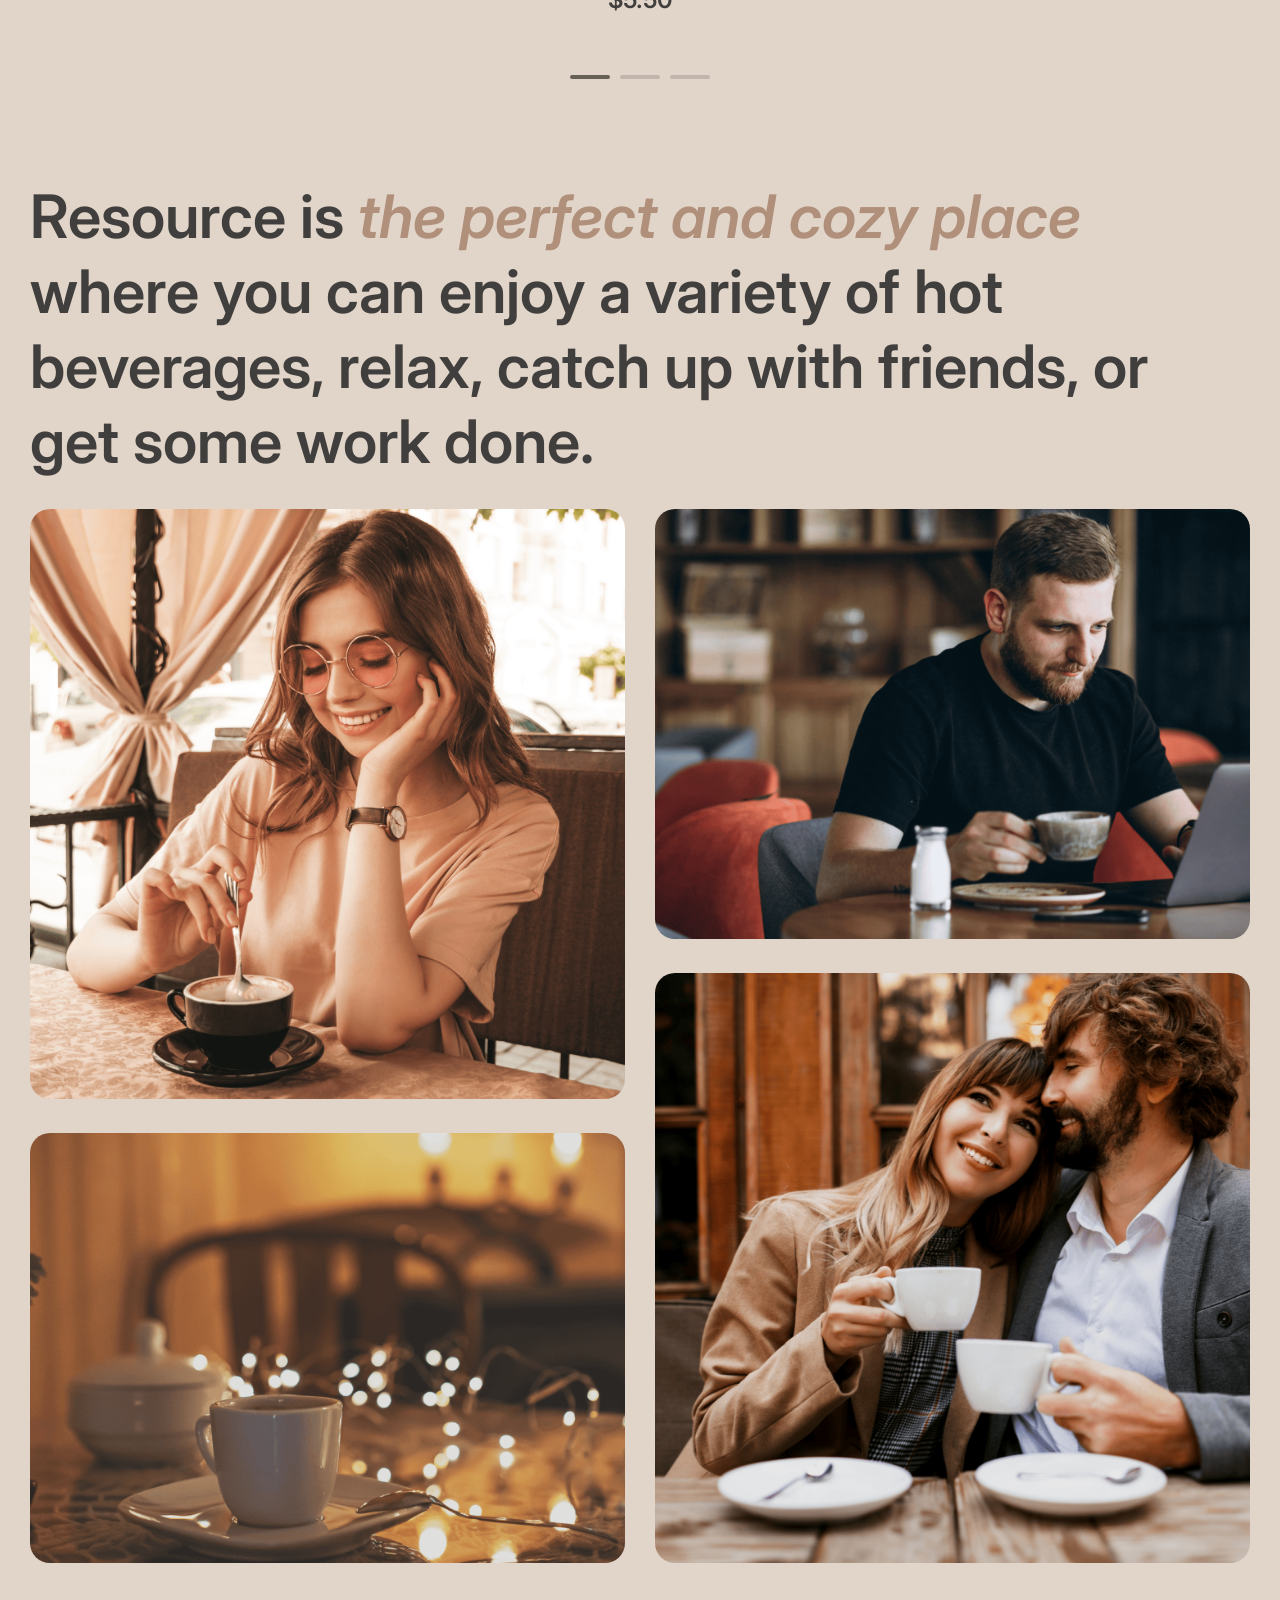
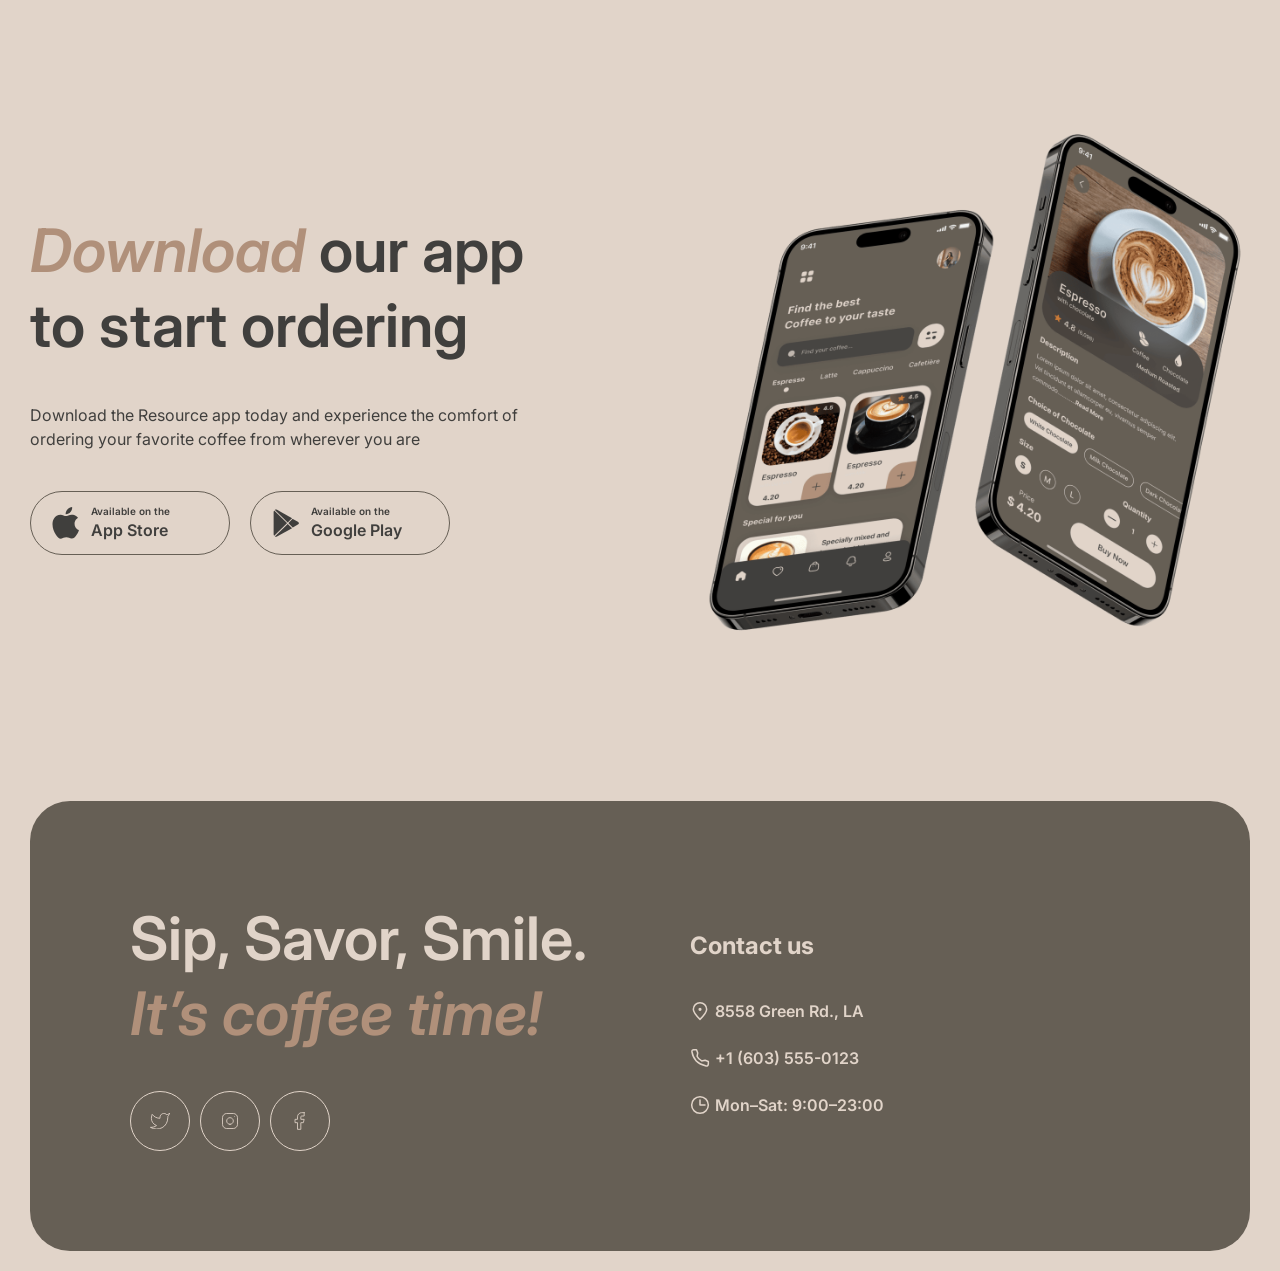
==== commit ffc2d2ac: "feat: add functionality for the mobile menu" ====
--- a/index.html
+++ b/index.html
@@ -22,7 +22,7 @@
                     <img class="logo__icon logo__icon--light" src="./images/logo.svg" alt="Resource Coffee House">
                     <img class="logo__icon logo__icon--dark" src="./images/logo-dark.svg" alt="Resource Coffee House">
                 </a>
-                <nav class="nav">
+                <nav class="nav" id="mobile-nav">
                     <ul class="nav__list">
                         <li class="nav__item">
                             <a class="nav__link" href="index.html#favorite">
@@ -42,6 +42,17 @@
                         <li class="nav__item">
                             <a class="nav__link" href="index.html#contact">
                                 Contact us
+                            </a>
+                        </li>
+                        <li class="nav__item">
+                            <a class="button-primary nav__menu" href="menu.html">
+                                <span>Menu</span>
+                                <svg viewBox="0 0 20 20" fill="none">
+                                    <path d="M14.167 9.76667V11.6667C14.167 14.8883 11.5553 17.5 8.33366 17.5C5.112 17.5 2.50033 14.8883 2.50033 11.6667V9.76667C2.50033 9.4353 2.76896 9.16667 3.10033 9.16667H13.567C13.8984 9.16667 14.167 9.4353 14.167 9.76667Z" stroke="currentColor" stroke-width="1.5" stroke-linecap="round" stroke-linejoin="round"/>
+                                    <path d="M10.0003 7.50008C10.0003 6.66675 10.5956 5.83341 11.786 5.83341C13.101 5.83341 14.167 4.76743 14.167 3.45246V2.91675" stroke="currentColor" stroke-width="1.5" stroke-linecap="round" stroke-linejoin="round"/>
+                                    <path d="M6.66634 7.5V7.08333C6.66634 5.70262 7.78563 4.58333 9.16634 4.58333C10.0868 4.58333 10.833 3.83714 10.833 2.91667V2.5" stroke="currentColor" stroke-width="1.5" stroke-linecap="round" stroke-linejoin="round"/>
+                                    <path d="M13.333 9.16675H15.4163C16.5669 9.16675 17.4997 10.0995 17.4997 11.2501C17.4997 12.4007 16.5669 13.3334 15.4163 13.3334H14.1663" stroke="currentColor" stroke-width="1.5" stroke-linecap="round" stroke-linejoin="round"/>
+                                </svg>
                             </a>
                         </li>
                     </ul>
@@ -66,10 +77,14 @@
                             </svg>
                         </a>
                     </div>
-                    <button class="burger" type="button">
-                        <svg viewBox="0 0 18 10" fill="none">
+                    <button class="burger" id="burger-js" type="button" aria-controls="mobile-nav" aria-expanded="false" aria-label="Open mobile menu">
+                        <svg class="burger__icon burger__icon--open" viewBox="0 0 18 10" fill="none">
                             <path d="M0.75 0.75H16.75" stroke="currentColor" stroke-width="1.5" stroke-linecap="round" stroke-linejoin="round"/>
                             <path d="M0.75 8.75H16.75" stroke="currentColor" stroke-width="1.5" stroke-linecap="round" stroke-linejoin="round"/>
+                        </svg>
+                        <svg class="burger__icon burger__icon--close" xmlns="http://www.w3.org/2000/svg" viewBox="0 0 13 13" fill="none">
+                            <path d="M0.75 0.75L12.0637 12.0637" stroke="currentColor" stroke-width="1.5" stroke-linecap="round" stroke-linejoin="round"/>
+                            <path d="M0.75 12.0637L12.0637 0.750013" stroke="currentColor" stroke-width="1.5" stroke-linecap="round" stroke-linejoin="round"/>
                         </svg>
                     </button>
                 </div>
--- a/css/header.css
+++ b/css/header.css
@@ -37,6 +37,10 @@
     &:hover {
         border-color: var(--text-primary);
     }
+}
+
+.nav__menu {
+    display: none;
 }
 
 .menu__link.is-active {
@@ -99,6 +103,20 @@
         min-width: 14px;
         width: 14px;
     }
+
+    .burger__icon--close {
+        display: none;
+    }
+}
+
+.is-menu-open {
+    .burger__icon--open {
+        display: none;
+    }
+
+    .burger__icon--close {
+        display: block;
+    }
 }
 
 @media (max-width: 992px) { 
@@ -113,12 +131,53 @@
         justify-content: space-between;
     }
 
-    .menu,
-    .nav {
+    .menu {
         display: none;
     }
 
+    .nav {
+        position: fixed;
+        inset: 0;
+        background-color: var(--bg-page);
+        opacity: 0;
+        visibility: hidden;          
+        transition: all 0.3s ease;
+        z-index: 20;
+        padding-top: 100px;
+    }
+
+    body.is-menu-open {
+        overflow: hidden;
+        .nav {
+            opacity: 1;
+            visibility: visible;
+        }
+    }
+
+    .nav__list {
+        flex-direction: column;
+        justify-content: center;
+        height: calc(100% - 104px);
+        gap: 40px;
+    }
+
+    .nav__menu {
+        display: flex;
+        max-width: unset;
+        height: auto;
+
+        svg {
+            visibility: visible;
+        }
+    }
+
+    .logo,
+    .header__controls {
+        position: relative;
+        z-index: 21;
+    }
+
     .burger {
-        display: block;
+        display: flex;
     }
 }
--- a/css/style.css
+++ b/css/style.css
@@ -249,19 +249,6 @@
         width: 100%;
         border-radius: 20px;
         object-fit: cover;
-        transform: scale(1.1);
-        transition: all 0.3s ease;
-    }
-}
-
-.about__item {
-    overflow: hidden;
-    border-radius: 20px;
-
-    &:hover {
-        img {
-            transform: scale(1);
-        }
     }
 }
 
